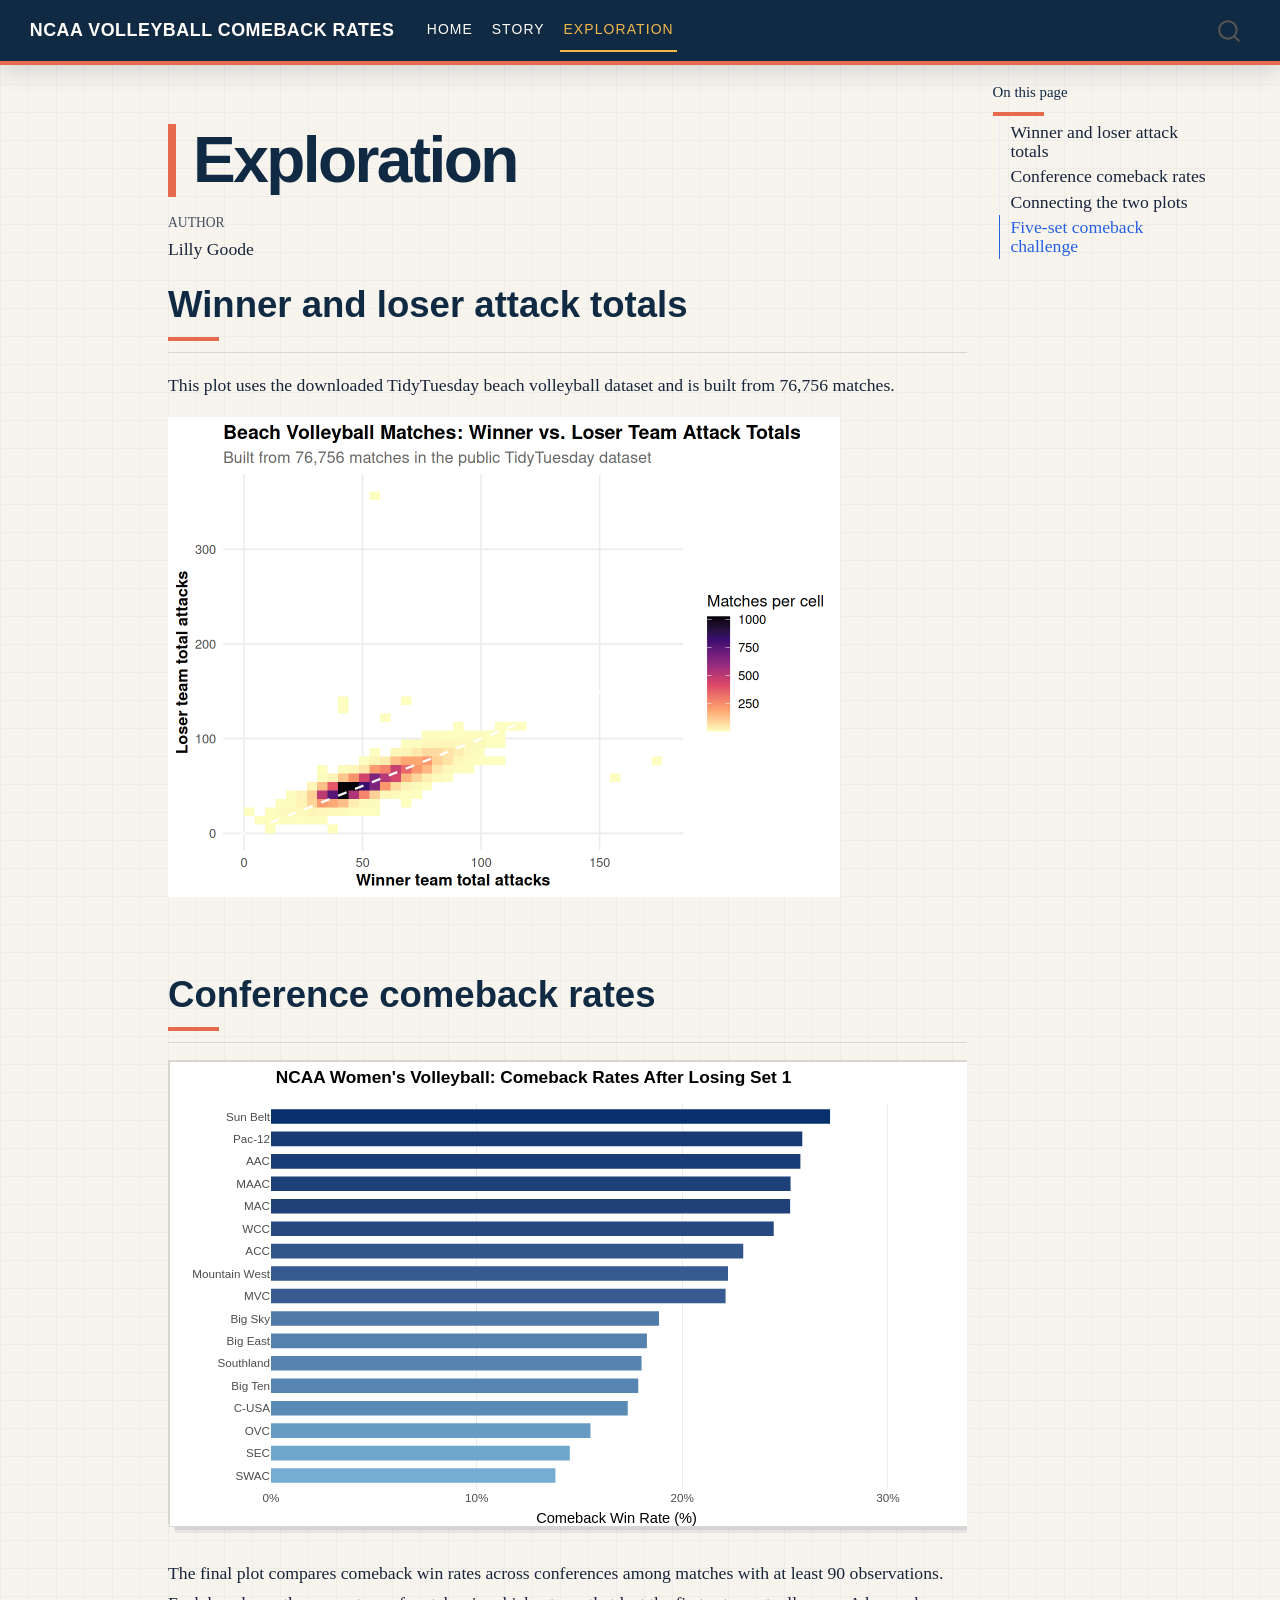
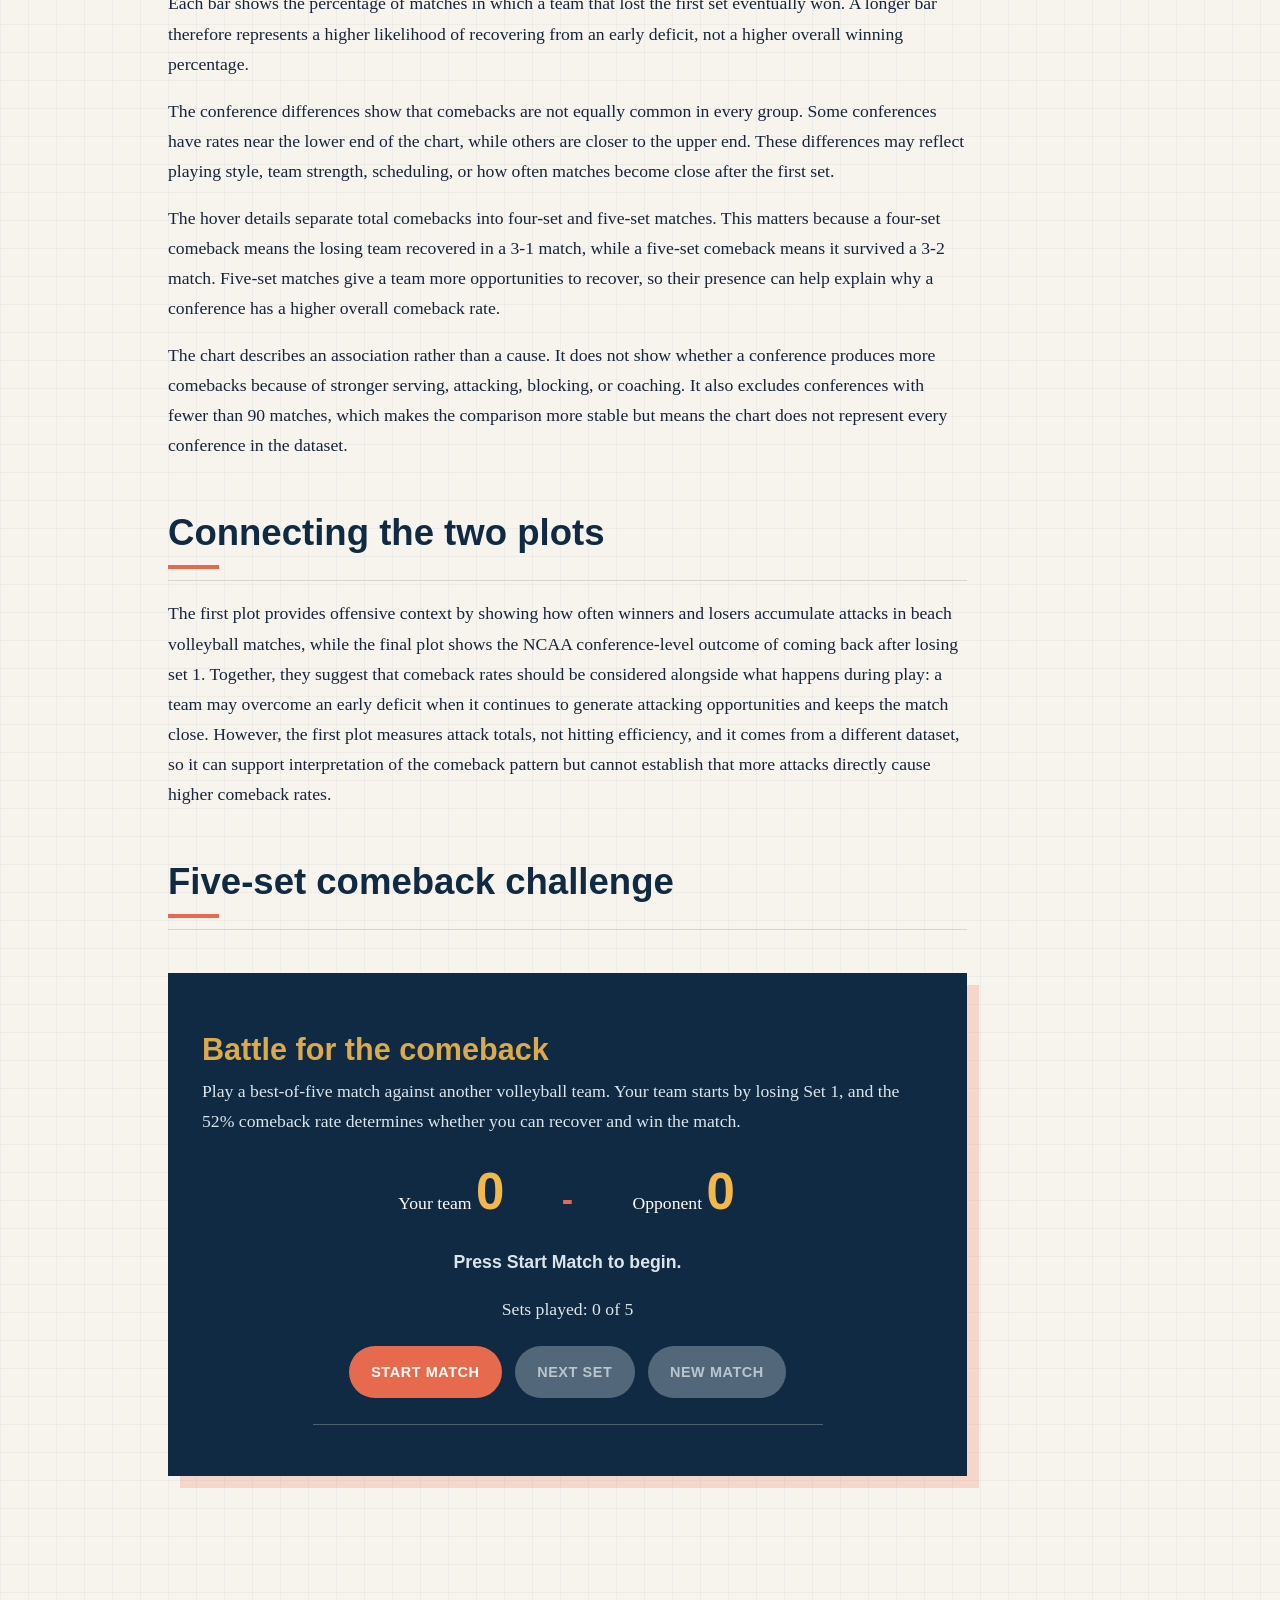
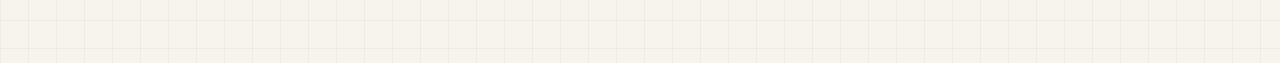
==== exploration.html @ 4426396a "Built site for gh-pages" ====
<!DOCTYPE html>
<html xmlns="http://www.w3.org/1999/xhtml" lang="en" xml:lang="en"><head>

<meta charset="utf-8">
<meta name="generator" content="quarto-1.10.18">

<meta name="viewport" content="width=device-width, initial-scale=1.0, user-scalable=yes">

<meta name="author" content="Lilly Goode">

<title>Exploration – NCAA Volleyball Comeback Rates</title>
<style>
/* Default styles provided by pandoc.
** See https://pandoc.org/MANUAL.html#variables-for-html for config info.
*/
span.smallcaps{font-variant: small-caps;}
div.columns{display: flex; gap: 1.5em;}
div.column{flex: auto;}
@media screen {
div.columns{gap: min(4vw, 1.5em);}
div.column{overflow-x: auto;}
}
div.hanging-indent{margin-left: 1.5em; text-indent: -1.5em;}
ul.task-list{list-style: none;}
ul.task-list li input[type="checkbox"] {
  width: 0.8em;
  margin: 0 0.8em 0.2em -1em; /* quarto-specific, see https://github.com/quarto-dev/quarto-cli/issues/4556 */ 
  vertical-align: middle;
}
</style>


<script src="site_libs/quarto-nav/quarto-nav.js"></script>
<script src="site_libs/quarto-nav/headroom.min.js"></script>
<script src="site_libs/clipboard/clipboard.min.js"></script>
<script src="site_libs/quarto-search/autocomplete.umd.js"></script>
<script src="site_libs/quarto-search/fuse.min.js"></script>
<script src="site_libs/quarto-search/quarto-search.js"></script>
<meta name="quarto:offset" content="./">
<script src="site_libs/quarto-html/quarto.js" type="module"></script>
<script src="site_libs/quarto-html/tabsets/tabsets.js" type="module"></script>
<script src="site_libs/quarto-html/popper.min.js"></script>
<script src="site_libs/quarto-html/tippy.umd.min.js"></script>
<script src="site_libs/quarto-html/anchor.min.js"></script>
<link href="site_libs/quarto-html/tippy.css" rel="stylesheet">
<link href="site_libs/quarto-html/quarto-syntax-highlighting-64a204ab8560d761af7679ceaba22944.css" rel="stylesheet" id="quarto-text-highlighting-styles">
<script src="site_libs/bootstrap/bootstrap.min.js"></script>
<link href="site_libs/bootstrap/bootstrap-icons.css" rel="stylesheet">
<link href="site_libs/bootstrap/bootstrap-3eaf8885052e939fbbbe2bfb513fc417.min.css" rel="stylesheet" append-hash="true" id="quarto-bootstrap" data-mode="light">
<script id="quarto-search-options" type="application/json">{
  "location": "navbar",
  "copy-button": false,
  "collapse-after": 3,
  "panel-placement": "end",
  "type": "overlay",
  "limit": 50,
  "keyboard-shortcut": [
    "f",
    "/",
    "s"
  ],
  "show-item-context": false,
  "language": {
    "search-no-results-text": "No results",
    "search-matching-documents-text": "matching documents",
    "search-copy-link-title": "Copy link to search",
    "search-hide-matches-text": "Hide additional matches",
    "search-more-match-text": "more match in this document",
    "search-more-matches-text": "more matches in this document",
    "search-clear-button-title": "Clear",
    "search-text-placeholder": "",
    "search-detached-cancel-button-title": "Cancel",
    "search-submit-button-title": "Submit",
    "search-label": "Search"
  }
}</script>
<link href="site_libs/htmltools-fill-0.5.9/fill.css" rel="stylesheet">
<script src="site_libs/htmlwidgets-1.6.4/htmlwidgets.js"></script>
<script src="site_libs/plotly-binding-4.12.1/plotly.js"></script>
<script src="site_libs/typedarray-0.1/typedarray.min.js"></script>
<script src="site_libs/jquery-3.5.1/jquery.min.js"></script>
<link href="site_libs/crosstalk-1.2.2/css/crosstalk.min.css" rel="stylesheet">
<script src="site_libs/crosstalk-1.2.2/js/crosstalk.min.js"></script>
<link href="site_libs/plotly-htmlwidgets-css-2.25.2/plotly-htmlwidgets.css" rel="stylesheet">
<script src="site_libs/plotly-main-2.25.2/plotly-latest.min.js"></script>


<link rel="stylesheet" href="styles.css">
</head>

<body class="nav-fixed quarto-light">

<div id="quarto-search-results"></div>
  <header id="quarto-header" class="headroom fixed-top">
    <nav class="navbar navbar-expand-lg " data-bs-theme="dark">
      <div class="navbar-container container-fluid">
      <div class="navbar-brand-container mx-auto">
    <a class="navbar-brand" href="./index.html">
    <span class="navbar-title">NCAA Volleyball Comeback Rates</span>
    </a>
  </div>
            <div id="quarto-search" class="" title="Search"></div>
          <button class="navbar-toggler" type="button" data-bs-toggle="collapse" data-bs-target="#navbarCollapse" aria-controls="navbarCollapse" role="menu" aria-expanded="false" aria-label="Toggle navigation" onclick="if (window.quartoToggleHeadroom) { window.quartoToggleHeadroom(); }">
  <span class="navbar-toggler-icon"></span>
</button>
          <div class="collapse navbar-collapse" id="navbarCollapse">
            <ul class="navbar-nav navbar-nav-scroll me-auto">
  <li class="nav-item">
    <a class="nav-link" href="./index.html"> 
<span class="menu-text">Home</span></a>
  </li>  
  <li class="nav-item">
    <a class="nav-link" href="./story.html"> 
<span class="menu-text">Story</span></a>
  </li>  
  <li class="nav-item">
    <a class="nav-link active" href="./exploration.html" aria-current="page"> 
<span class="menu-text">Exploration</span></a>
  </li>  
</ul>
          </div> <!-- /navcollapse -->
            <div class="quarto-navbar-tools">
</div>
      </div> <!-- /container-fluid -->
    </nav>
</header>
<!-- content -->
<div id="quarto-content" class="quarto-container page-columns page-rows-contents page-layout-article page-navbar">
<!-- sidebar -->
<!-- margin-sidebar -->
    <div id="quarto-margin-sidebar" class="sidebar margin-sidebar">
        <nav id="TOC" role="doc-toc" class="toc-active">
    <h2 id="toc-title">On this page</h2>
   
  <ul>
  <li><a href="#winner-and-loser-attack-totals" id="toc-winner-and-loser-attack-totals" class="nav-link active" data-scroll-target="#winner-and-loser-attack-totals">Winner and loser attack totals</a></li>
  <li><a href="#conference-comeback-rates" id="toc-conference-comeback-rates" class="nav-link" data-scroll-target="#conference-comeback-rates">Conference comeback rates</a></li>
  <li><a href="#connecting-the-two-plots" id="toc-connecting-the-two-plots" class="nav-link" data-scroll-target="#connecting-the-two-plots">Connecting the two plots</a></li>
  <li><a href="#five-set-comeback-challenge" id="toc-five-set-comeback-challenge" class="nav-link" data-scroll-target="#five-set-comeback-challenge">Five-set comeback challenge</a></li>
  </ul>
</nav>
    </div>
<!-- main -->
<main class="content" id="quarto-document-content">

<header id="title-block-header" class="quarto-title-block default">
<div class="quarto-title">
<h1 class="title">Exploration</h1>
</div>



<div class="quarto-title-meta">

    <div>
    <div class="quarto-title-meta-heading">Author</div>
    <div class="quarto-title-meta-contents">
             <p>Lilly Goode </p>
          </div>
  </div>
    
  
    
  </div>
  


</header>


<section id="winner-and-loser-attack-totals" class="level2">
<h2 class="anchored" data-anchor-id="winner-and-loser-attack-totals">Winner and loser attack totals</h2>
<p>This plot uses the downloaded TidyTuesday beach volleyball dataset and is built from 76,756 matches.</p>
<div class="cell">
<div class="cell-output-display">
<div>
<figure class="figure">
<p><img src="exploration_files/figure-html/unnamed-chunk-2-1.png" class="img-fluid figure-img" width="672"></p>
</figure>
</div>
</div>
</div>
</section>
<section id="conference-comeback-rates" class="level2">
<h2 class="anchored" data-anchor-id="conference-comeback-rates">Conference comeback rates</h2>
<div class="cell">
<div class="cell-output-display">
<div class="plotly html-widget html-fill-item" id="htmlwidget-d92d75f7eed594834c36" style="width:100%;height:464px;"></div>
<script type="application/json" data-for="htmlwidget-d92d75f7eed594834c36">{"x":{"data":[{"orientation":"v","width":13.829787234042554,"base":0.67500000000000004,"x":[6.9148936170212769],"y":[0.64999999999999991],"text":"<b>SWAC Conference<\/b><br>Comeback Win Rate: <b>13.8%<\/b><br>Total Comebacks: 13 of 94 matches<br>4-Set Comebacks (3-1): 9<br>5-Set Comebacks (3-2): 4","type":"bar","textposition":"none","marker":{"autocolorscale":false,"color":"rgba(116,173,209,1)","line":{"width":1.8897637795275593,"color":"transparent"}},"showlegend":false,"xaxis":"x","yaxis":"y","hoverinfo":"text","frame":null},{"orientation":"v","width":14.529914529914532,"base":1.675,"x":[7.2649572649572658],"y":[0.65000000000000013],"text":"<b>SEC Conference<\/b><br>Comeback Win Rate: <b>14.5%<\/b><br>Total Comebacks: 17 of 117 matches<br>4-Set Comebacks (3-1): 7<br>5-Set Comebacks (3-2): 10","type":"bar","textposition":"none","marker":{"autocolorscale":false,"color":"rgba(111,166,203,1)","line":{"width":1.8897637795275593,"color":"transparent"}},"showlegend":false,"xaxis":"x","yaxis":"y","hoverinfo":"text","frame":null},{"orientation":"v","width":15.53398058252427,"base":2.6749999999999998,"x":[7.7669902912621351],"y":[0.65000000000000036],"text":"<b>OVC Conference<\/b><br>Comeback Win Rate: <b>15.5%<\/b><br>Total Comebacks: 16 of 103 matches<br>4-Set Comebacks (3-1): 8<br>5-Set Comebacks (3-2): 8","type":"bar","textposition":"none","marker":{"autocolorscale":false,"color":"rgba(104,156,195,1)","line":{"width":1.8897637795275593,"color":"transparent"}},"showlegend":false,"xaxis":"x","yaxis":"y","hoverinfo":"text","frame":null},{"orientation":"v","width":17.346938775510203,"base":3.6749999999999998,"x":[8.6734693877551017],"y":[0.65000000000000036],"text":"<b>C-USA Conference<\/b><br>Comeback Win Rate: <b>17.3%<\/b><br>Total Comebacks: 17 of 98 matches<br>4-Set Comebacks (3-1): 14<br>5-Set Comebacks (3-2): 3","type":"bar","textposition":"none","marker":{"autocolorscale":false,"color":"rgba(91,138,181,1)","line":{"width":1.8897637795275593,"color":"transparent"}},"showlegend":false,"xaxis":"x","yaxis":"y","hoverinfo":"text","frame":null},{"orientation":"v","width":17.857142857142858,"base":4.6749999999999998,"x":[8.9285714285714288],"y":[0.65000000000000036],"text":"<b>Big Ten Conference<\/b><br>Comeback Win Rate: <b>17.9%<\/b><br>Total Comebacks: 25 of 140 matches<br>4-Set Comebacks (3-1): 14<br>5-Set Comebacks (3-2): 11","type":"bar","textposition":"none","marker":{"autocolorscale":false,"color":"rgba(87,133,177,1)","line":{"width":1.8897637795275593,"color":"transparent"}},"showlegend":false,"xaxis":"x","yaxis":"y","hoverinfo":"text","frame":null},{"orientation":"v","width":18.018018018018019,"base":5.6749999999999998,"x":[9.0090090090090094],"y":[0.65000000000000036],"text":"<b>Southland Conference<\/b><br>Comeback Win Rate: <b>18%<\/b><br>Total Comebacks: 20 of 111 matches<br>4-Set Comebacks (3-1): 14<br>5-Set Comebacks (3-2): 6","type":"bar","textposition":"none","marker":{"autocolorscale":false,"color":"rgba(86,131,176,1)","line":{"width":1.8897637795275593,"color":"transparent"}},"showlegend":false,"xaxis":"x","yaxis":"y","hoverinfo":"text","frame":null},{"orientation":"v","width":18.27956989247312,"base":6.6749999999999998,"x":[9.1397849462365599],"y":[0.65000000000000036],"text":"<b>Big East Conference<\/b><br>Comeback Win Rate: <b>18.3%<\/b><br>Total Comebacks: 17 of 93 matches<br>4-Set Comebacks (3-1): 6<br>5-Set Comebacks (3-2): 11","type":"bar","textposition":"none","marker":{"autocolorscale":false,"color":"rgba(84,129,174,1)","line":{"width":1.8897637795275593,"color":"transparent"}},"showlegend":false,"xaxis":"x","yaxis":"y","hoverinfo":"text","frame":null},{"orientation":"v","width":18.867924528301888,"base":7.6749999999999998,"x":[9.433962264150944],"y":[0.64999999999999947],"text":"<b>Big Sky Conference<\/b><br>Comeback Win Rate: <b>18.9%<\/b><br>Total Comebacks: 20 of 106 matches<br>4-Set Comebacks (3-1): 8<br>5-Set Comebacks (3-2): 12","type":"bar","textposition":"none","marker":{"autocolorscale":false,"color":"rgba(80,123,169,1)","line":{"width":1.8897637795275593,"color":"transparent"}},"showlegend":false,"xaxis":"x","yaxis":"y","hoverinfo":"text","frame":null},{"orientation":"v","width":22.105263157894736,"base":8.6750000000000007,"x":[11.052631578947368],"y":[0.64999999999999858],"text":"<b>MVC Conference<\/b><br>Comeback Win Rate: <b>22.1%<\/b><br>Total Comebacks: 21 of 95 matches<br>4-Set Comebacks (3-1): 9<br>5-Set Comebacks (3-2): 12","type":"bar","textposition":"none","marker":{"autocolorscale":false,"color":"rgba(56,92,145,1)","line":{"width":1.8897637795275593,"color":"transparent"}},"showlegend":false,"xaxis":"x","yaxis":"y","hoverinfo":"text","frame":null},{"orientation":"v","width":22.222222222222221,"base":9.6750000000000007,"x":[11.111111111111111],"y":[0.64999999999999858],"text":"<b>Mountain West Conference<\/b><br>Comeback Win Rate: <b>22.2%<\/b><br>Total Comebacks: 22 of 99 matches<br>4-Set Comebacks (3-1): 8<br>5-Set Comebacks (3-2): 14","type":"bar","textposition":"none","marker":{"autocolorscale":false,"color":"rgba(55,91,144,1)","line":{"width":1.8897637795275593,"color":"transparent"}},"showlegend":false,"xaxis":"x","yaxis":"y","hoverinfo":"text","frame":null},{"orientation":"v","width":22.962962962962962,"base":10.675000000000001,"x":[11.481481481481481],"y":[0.64999999999999858],"text":"<b>ACC Conference<\/b><br>Comeback Win Rate: <b>23%<\/b><br>Total Comebacks: 31 of 135 matches<br>4-Set Comebacks (3-1): 15<br>5-Set Comebacks (3-2): 16","type":"bar","textposition":"none","marker":{"autocolorscale":false,"color":"rgba(50,85,138,1)","line":{"width":1.8897637795275593,"color":"transparent"}},"showlegend":false,"xaxis":"x","yaxis":"y","hoverinfo":"text","frame":null},{"orientation":"v","width":24.444444444444443,"base":11.675000000000001,"x":[12.222222222222221],"y":[0.64999999999999858],"text":"<b>WCC Conference<\/b><br>Comeback Win Rate: <b>24.4%<\/b><br>Total Comebacks: 22 of 90 matches<br>4-Set Comebacks (3-1): 14<br>5-Set Comebacks (3-2): 8","type":"bar","textposition":"none","marker":{"autocolorscale":false,"color":"rgba(38,71,127,1)","line":{"width":1.8897637795275593,"color":"transparent"}},"showlegend":false,"xaxis":"x","yaxis":"y","hoverinfo":"text","frame":null},{"orientation":"v","width":25.242718446601941,"base":12.675000000000001,"x":[12.621359223300971],"y":[0.64999999999999858],"text":"<b>MAC Conference<\/b><br>Comeback Win Rate: <b>25.2%<\/b><br>Total Comebacks: 26 of 103 matches<br>4-Set Comebacks (3-1): 12<br>5-Set Comebacks (3-2): 14","type":"bar","textposition":"none","marker":{"autocolorscale":false,"color":"rgba(31,64,121,1)","line":{"width":1.8897637795275593,"color":"transparent"}},"showlegend":false,"xaxis":"x","yaxis":"y","hoverinfo":"text","frame":null},{"orientation":"v","width":25.263157894736842,"base":13.675000000000001,"x":[12.631578947368421],"y":[0.64999999999999858],"text":"<b>MAAC Conference<\/b><br>Comeback Win Rate: <b>25.3%<\/b><br>Total Comebacks: 24 of 95 matches<br>4-Set Comebacks (3-1): 12<br>5-Set Comebacks (3-2): 12","type":"bar","textposition":"none","marker":{"autocolorscale":false,"color":"rgba(30,64,121,1)","line":{"width":1.8897637795275593,"color":"transparent"}},"showlegend":false,"xaxis":"x","yaxis":"y","hoverinfo":"text","frame":null},{"orientation":"v","width":25.742574257425744,"base":14.675000000000001,"x":[12.871287128712872],"y":[0.64999999999999858],"text":"<b>AAC Conference<\/b><br>Comeback Win Rate: <b>25.7%<\/b><br>Total Comebacks: 26 of 101 matches<br>4-Set Comebacks (3-1): 8<br>5-Set Comebacks (3-2): 18","type":"bar","textposition":"none","marker":{"autocolorscale":false,"color":"rgba(26,60,118,1)","line":{"width":1.8897637795275593,"color":"transparent"}},"showlegend":false,"xaxis":"x","yaxis":"y","hoverinfo":"text","frame":null},{"orientation":"v","width":25.833333333333336,"base":15.675000000000001,"x":[12.916666666666668],"y":[0.64999999999999858],"text":"<b>Pac-12 Conference<\/b><br>Comeback Win Rate: <b>25.8%<\/b><br>Total Comebacks: 31 of 120 matches<br>4-Set Comebacks (3-1): 15<br>5-Set Comebacks (3-2): 16","type":"bar","textposition":"none","marker":{"autocolorscale":false,"color":"rgba(25,59,117,1)","line":{"width":1.8897637795275593,"color":"transparent"}},"showlegend":false,"xaxis":"x","yaxis":"y","hoverinfo":"text","frame":null},{"orientation":"v","width":27.184466019417474,"base":16.675000000000001,"x":[13.592233009708737],"y":[0.64999999999999858],"text":"<b>Sun Belt Conference<\/b><br>Comeback Win Rate: <b>27.2%<\/b><br>Total Comebacks: 28 of 103 matches<br>4-Set Comebacks (3-1): 14<br>5-Set Comebacks (3-2): 14","type":"bar","textposition":"none","marker":{"autocolorscale":false,"color":"rgba(8,48,107,1)","line":{"width":1.8897637795275593,"color":"transparent"}},"showlegend":false,"xaxis":"x","yaxis":"y","hoverinfo":"text","frame":null}],"layout":{"margin":{"t":40.574512245745126,"r":7.3059360730593621,"b":37.260273972602747,"l":86.940639269406418},"paper_bgcolor":"rgba(255,255,255,1)","font":{"color":"rgba(0,0,0,1)","family":"","size":14.611872146118724},"title":{"text":"<b> NCAA Women's Volleyball: Comeback Rates After Losing Set 1 <\/b>","font":{"color":"rgba(0,0,0,1)","family":"","size":17.268576172685762},"x":0,"xref":"paper"},"xaxis":{"domain":[0,1],"automargin":true,"type":"linear","autorange":false,"range":[0,33.600000000000001],"tickmode":"array","ticktext":["0%","10%","20%","30%"],"tickvals":[0,10,20,30],"categoryorder":"array","categoryarray":["0%","10%","20%","30%"],"nticks":null,"ticks":"","tickcolor":null,"ticklen":3.6529680365296811,"tickwidth":0,"showticklabels":true,"tickfont":{"color":"rgba(77,77,77,1)","family":"","size":11.68949771689498},"tickangle":-0,"showline":false,"linecolor":null,"linewidth":0,"showgrid":true,"gridcolor":"rgba(235,235,235,1)","gridwidth":0.66417600664176002,"zeroline":false,"anchor":"y","title":{"text":"Comeback Win Rate (%)","font":{"color":"rgba(0,0,0,1)","family":"","size":14.611872146118724}},"hoverformat":".2f"},"yaxis":{"domain":[0,1],"automargin":true,"type":"linear","autorange":false,"range":[0.40000000000000002,17.600000000000001],"tickmode":"array","ticktext":["SWAC","SEC","OVC","C-USA","Big Ten","Southland","Big East","Big Sky","MVC","Mountain West","ACC","WCC","MAC","MAAC","AAC","Pac-12","Sun Belt"],"tickvals":[1,2,3,4,5,6,7,8,9,10,11,12,13,14,15,16,17],"categoryorder":"array","categoryarray":["SWAC","SEC","OVC","C-USA","Big Ten","Southland","Big East","Big Sky","MVC","Mountain West","ACC","WCC","MAC","MAAC","AAC","Pac-12","Sun Belt"],"nticks":null,"ticks":"","tickcolor":null,"ticklen":3.6529680365296811,"tickwidth":0,"showticklabels":true,"tickfont":{"color":"rgba(77,77,77,1)","family":"","size":11.68949771689498},"tickangle":-0,"showline":false,"linecolor":null,"linewidth":0,"showgrid":false,"gridcolor":null,"gridwidth":0,"zeroline":false,"anchor":"x","title":{"text":"","font":{"color":"rgba(0,0,0,1)","family":"","size":14.611872146118724}},"hoverformat":".2f"},"shapes":[],"showlegend":false,"legend":{"bgcolor":null,"bordercolor":null,"borderwidth":0,"font":{"color":"rgba(0,0,0,1)","family":"","size":11.68949771689498},"title":{"text":"","font":{"color":"rgba(0,0,0,1)","family":"","size":14.611872146118724}}},"hovermode":"closest","barmode":"relative"},"config":{"doubleClick":"reset","modeBarButtonsToAdd":["hoverclosest","hovercompare"],"showSendToCloud":false,"displayModeBar":false},"source":"A","attrs":{"c9a35cab0d6":{"x":{},"y":{},"fill":{},"text":{},"type":"bar"}},"cur_data":"c9a35cab0d6","visdat":{"c9a35cab0d6":["function (y) ","x"]},"highlight":{"on":"plotly_click","persistent":false,"dynamic":false,"selectize":false,"opacityDim":0.20000000000000001,"selected":{"opacity":1},"debounce":0},"shinyEvents":["plotly_hover","plotly_click","plotly_selected","plotly_relayout","plotly_brushed","plotly_brushing","plotly_clickannotation","plotly_doubleclick","plotly_deselect","plotly_afterplot","plotly_sunburstclick"],"base_url":"https://plot.ly"},"evals":[],"jsHooks":[]}</script>
</div>
</div>
<p>The final plot compares comeback win rates across conferences among matches with at least 90 observations. Each bar shows the percentage of matches in which a team that lost the first set eventually won. A longer bar therefore represents a higher likelihood of recovering from an early deficit, not a higher overall winning percentage.</p>
<p>The conference differences show that comebacks are not equally common in every group. Some conferences have rates near the lower end of the chart, while others are closer to the upper end. These differences may reflect playing style, team strength, scheduling, or how often matches become close after the first set.</p>
<p>The hover details separate total comebacks into four-set and five-set matches. This matters because a four-set comeback means the losing team recovered in a 3-1 match, while a five-set comeback means it survived a 3-2 match. Five-set matches give a team more opportunities to recover, so their presence can help explain why a conference has a higher overall comeback rate.</p>
<p>The chart describes an association rather than a cause. It does not show whether a conference produces more comebacks because of stronger serving, attacking, blocking, or coaching. It also excludes conferences with fewer than 90 matches, which makes the comparison more stable but means the chart does not represent every conference in the dataset.</p>
</section>
<section id="connecting-the-two-plots" class="level2">
<h2 class="anchored" data-anchor-id="connecting-the-two-plots">Connecting the two plots</h2>
<p>The first plot provides offensive context by showing how often winners and losers accumulate attacks in beach volleyball matches, while the final plot shows the NCAA conference-level outcome of coming back after losing set 1. Together, they suggest that comeback rates should be considered alongside what happens during play: a team may overcome an early deficit when it continues to generate attacking opportunities and keeps the match close. However, the first plot measures attack totals, not hitting efficiency, and it comes from a different dataset, so it can support interpretation of the comeback pattern but cannot establish that more attacks directly cause higher comeback rates.</p>
</section>
<section id="five-set-comeback-challenge" class="level2">
<h2 class="anchored" data-anchor-id="five-set-comeback-challenge">Five-set comeback challenge</h2>
<section class="match-game" aria-labelledby="match-game-title">
<h3 id="match-game-title" class="anchored">
Battle for the comeback
</h3>
<p class="game-intro">
Play a best-of-five match against another volleyball team. Your team starts by losing Set 1, and the 52% comeback rate determines whether you can recover and win the match.
</p>
<div class="game-scoreboard" aria-live="polite">
<div class="team-score">
<p><span id="player-team-name">Your team</span> <strong id="player-score">0</strong></p>
</div>
<div class="score-divider">
-
</div>
<div class="team-score">
<p><span id="opponent-team-name">Opponent</span> <strong id="opponent-score">0</strong></p>
</div>
</div>
<p id="game-status" class="game-status" role="status">
Press Start Match to begin.
</p>
<p class="set-counter">
Sets played: <span id="sets-played">0</span> of 5
</p>
<div class="game-controls">
<button id="start-match" type="button">
Start Match
</button>
<button id="next-set" type="button" disabled="">
Next Set
</button>
<button id="new-match" type="button" disabled="">
New Match
</button>
</div>
<ol id="match-log" class="match-log" aria-label="Match results">
</ol>
</section>
<script>
(() => {
  const comebackRate = 0.52;
  const opponentNames = ["Coastal Spikers", "Summit Six", "River City Aces", "Lakeside Blocks"];
  const playerTeamName = document.querySelector("#player-team-name");
  const opponentTeamName = document.querySelector("#opponent-team-name");
  const playerScore = document.querySelector("#player-score");
  const opponentScore = document.querySelector("#opponent-score");
  const gameStatus = document.querySelector("#game-status");
  const setsPlayed = document.querySelector("#sets-played");
  const matchLog = document.querySelector("#match-log");
  const startButton = document.querySelector("#start-match");
  const nextSetButton = document.querySelector("#next-set");
  const newMatchButton = document.querySelector("#new-match");
  let match = null;

  function makeSetPlan() {
    const comeback = Math.random() < comebackRate;
    if (comeback) {
      return Math.random() < 0.5 ? [false, true, true, true] : [false, true, false, true, true];
    }

    const lossPlans = [[false, false, false], [false, true, false, false], [false, true, true, false, false]];
    return lossPlans[Math.floor(Math.random() * lossPlans.length)];
  }

  function updateScoreboard() {
    playerScore.textContent = match.playerWins;
    opponentScore.textContent = match.opponentWins;
    setsPlayed.textContent = match.setIndex;
  }

  function addLog(message) {
    const entry = document.createElement("li");
    entry.textContent = message;
    matchLog.appendChild(entry);
  }

  function resetBoard() {
    playerScore.textContent = "0";
    opponentScore.textContent = "0";
    setsPlayed.textContent = "0";
    matchLog.innerHTML = "";
    gameStatus.textContent = "Press Start Match to begin.";
  }

  function startMatch() {
    const opponent = opponentNames[Math.floor(Math.random() * opponentNames.length)];
    match = {
      opponent,
      setPlan: makeSetPlan(),
      setIndex: 0,
      playerWins: 0,
      opponentWins: 0
    };
    playerTeamName.textContent = "Comeback Crew";
    opponentTeamName.textContent = opponent;
    resetBoard();
    nextSetButton.disabled = false;
    newMatchButton.disabled = false;
    startButton.disabled = true;
    gameStatus.textContent = `Match started against ${opponent}. Play Set 1 to begin.`;
  }

  function finishMatch() {
    const won = match.playerWins === 3;
    gameStatus.textContent = won
      ? `You won ${match.playerWins}-${match.opponentWins}! The comeback was successful.`
      : `You lost ${match.playerWins}-${match.opponentWins}. The comeback attempt fell short.`;
    nextSetButton.disabled = true;
    startButton.disabled = true;
  }

  function playNextSet() {
    const playerWonSet = match.setPlan[match.setIndex];
    match.setIndex += 1;
    if (playerWonSet) {
      match.playerWins += 1;
    } else {
      match.opponentWins += 1;
    }
    updateScoreboard();
    addLog(`Set ${match.setIndex}: ${playerWonSet ? "Comeback Crew wins" : `${match.opponent} wins`}.`);

    if (match.setIndex === 1 && !playerWonSet) {
      gameStatus.textContent = "You trail 0-1. Your 52% comeback chance is now in play.";
    } else if (match.playerWins === 3 || match.opponentWins === 3 || match.setIndex === 5) {
      finishMatch();
    } else {
      gameStatus.textContent = `You are down ${match.opponentWins}-${match.playerWins}. Play Set ${match.setIndex + 1}.`;
    }
  }

  function newMatch() {
    match = null;
    playerTeamName.textContent = "Your team";
    opponentTeamName.textContent = "Opponent";
    resetBoard();
    startButton.disabled = false;
    nextSetButton.disabled = true;
    newMatchButton.disabled = true;
  }

  startButton.addEventListener("click", startMatch);
  nextSetButton.addEventListener("click", playNextSet);
  newMatchButton.addEventListener("click", newMatch);
})();
</script>


</section>

</main> <!-- /main -->
<script id="quarto-html-after-body" type="application/javascript">
  window.document.addEventListener("DOMContentLoaded", function (event) {
    const icon = "";
    const anchorJS = new window.AnchorJS();
    anchorJS.options = {
      placement: 'right',
      icon: icon
    };
    anchorJS.add('.anchored');
    const isCodeAnnotation = (el) => {
      for (const clz of el.classList) {
        if (clz.startsWith('code-annotation-')) {                     
          return true;
        }
      }
      return false;
    }
    const onCopySuccess = function(e) {
      // button target
      const button = e.trigger;
      // don't keep focus
      button.blur();
      // flash "checked"
      button.classList.add('code-copy-button-checked');
      var currentTitle = button.getAttribute("title");
      button.setAttribute("title", "Copied!");
      let tooltip;
      if (window.bootstrap) {
        button.setAttribute("data-bs-toggle", "tooltip");
        button.setAttribute("data-bs-placement", "left");
        button.setAttribute("data-bs-title", "Copied!");
        tooltip = new bootstrap.Tooltip(button, 
          { trigger: "manual", 
            customClass: "code-copy-button-tooltip",
            offset: [0, -8]});
        tooltip.show();    
      }
      setTimeout(function() {
        if (tooltip) {
          tooltip.hide();
          button.removeAttribute("data-bs-title");
          button.removeAttribute("data-bs-toggle");
          button.removeAttribute("data-bs-placement");
        }
        button.setAttribute("title", currentTitle);
        button.classList.remove('code-copy-button-checked');
      }, 1000);
      // clear code selection
      e.clearSelection();
    }
    const getTextToCopy = function(trigger) {
      const outerScaffold = trigger.parentElement.cloneNode(true);
      const codeEl = outerScaffold.querySelector('code');
      for (const childEl of codeEl.children) {
        if (isCodeAnnotation(childEl)) {
          childEl.remove();
        }
      }
      return codeEl.innerText;
    }
    const clipboard = new window.ClipboardJS('.code-copy-button:not([data-in-quarto-modal])', {
      text: getTextToCopy
    });
    clipboard.on('success', onCopySuccess);
    if (window.document.getElementById('quarto-embedded-source-code-modal')) {
      const clipboardModal = new window.ClipboardJS('.code-copy-button[data-in-quarto-modal]', {
        text: getTextToCopy,
        container: window.document.getElementById('quarto-embedded-source-code-modal')
      });
      clipboardModal.on('success', onCopySuccess);
    }
      var localhostRegex = new RegExp(/^(?:http|https):\/\/localhost\:?[0-9]*\//);
      var mailtoRegex = new RegExp(/^mailto:/);
        var filterRegex = new RegExp("https:\/\/goodelilly2-svg\.github\.io\/comeback-rates\/");
      var isInternal = (href) => {
          return filterRegex.test(href) || localhostRegex.test(href) || mailtoRegex.test(href);
      }
      // Inspect non-navigation links and adorn them if external
     var links = window.document.querySelectorAll('a[href]:not(.nav-link):not(.navbar-brand):not(.toc-action):not(.sidebar-link):not(.sidebar-item-toggle):not(.pagination-link):not(.no-external):not([aria-hidden]):not(.dropdown-item):not(.quarto-navigation-tool):not(.about-link)');
      for (var i=0; i<links.length; i++) {
        const link = links[i];
        if (!isInternal(link.href)) {
          // undo the damage that might have been done by quarto-nav.js in the case of
          // links that we want to consider external
          if (link.dataset.originalHref !== undefined) {
            link.href = link.dataset.originalHref;
          }
        }
      }
    function tippyHover(el, contentFn, onTriggerFn, onUntriggerFn) {
      const config = {
        allowHTML: true,
        maxWidth: 500,
        delay: 100,
        arrow: false,
        appendTo: function(el) {
            return el.parentElement;
        },
        interactive: true,
        interactiveBorder: 10,
        theme: 'quarto',
        placement: 'bottom-start',
      };
      if (contentFn) {
        config.content = contentFn;
      }
      if (onTriggerFn) {
        config.onTrigger = onTriggerFn;
      }
      if (onUntriggerFn) {
        config.onUntrigger = onUntriggerFn;
      }
      window.tippy(el, config); 
    }
    const noterefs = window.document.querySelectorAll('a[role="doc-noteref"]');
    for (var i=0; i<noterefs.length; i++) {
      const ref = noterefs[i];
      tippyHover(ref, function() {
        // use id or data attribute instead here
        let href = ref.getAttribute('data-footnote-href') || ref.getAttribute('href');
        try { href = new URL(href).hash; } catch {}
        const id = href.replace(/^#\/?/, "");
        const note = window.document.getElementById(id);
        if (note) {
          return note.innerHTML;
        } else {
          return "";
        }
      });
    }
    const xrefs = window.document.querySelectorAll('a.quarto-xref');
    const processXRef = (id, note) => {
      // Strip column container classes
      const stripColumnClz = (el) => {
        el.classList.remove("page-full", "page-columns");
        if (el.children) {
          for (const child of el.children) {
            stripColumnClz(child);
          }
        }
      }
      stripColumnClz(note)
      if (id === null || id.startsWith('sec-')) {
        // Special case sections, only their first couple elements
        const container = document.createElement("div");
        if (note.children && note.children.length > 2) {
          container.appendChild(note.children[0].cloneNode(true));
          for (let i = 1; i < note.children.length; i++) {
            const child = note.children[i];
            if (child.tagName === "P" && child.innerText === "") {
              continue;
            } else {
              container.appendChild(child.cloneNode(true));
              break;
            }
          }
          if (window.Quarto?.typesetMath) {
            window.Quarto.typesetMath(container);
          }
          return container.innerHTML
        } else {
          if (window.Quarto?.typesetMath) {
            window.Quarto.typesetMath(note);
          }
          return note.innerHTML;
        }
      } else {
        // Remove any anchor links if they are present
        const anchorLink = note.querySelector('a.anchorjs-link');
        if (anchorLink) {
          anchorLink.remove();
        }
        if (window.Quarto?.typesetMath) {
          window.Quarto.typesetMath(note);
        }
        if (note.classList.contains("callout")) {
          return note.outerHTML;
        } else {
          return note.innerHTML;
        }
      }
    }
    for (var i=0; i<xrefs.length; i++) {
      const xref = xrefs[i];
      tippyHover(xref, undefined, function(instance) {
        instance.disable();
        let url = xref.getAttribute('href');
        let hash = undefined; 
        if (url.startsWith('#')) {
          hash = url;
        } else {
          try { hash = new URL(url).hash; } catch {}
        }
        if (hash) {
          const id = hash.replace(/^#\/?/, "");
          const note = window.document.getElementById(id);
          if (note !== null) {
            try {
              const html = processXRef(id, note.cloneNode(true));
              instance.setContent(html);
            } finally {
              instance.enable();
              instance.show();
            }
          } else {
            // See if we can fetch this
            fetch(url.split('#')[0])
            .then(res => res.text())
            .then(html => {
              const parser = new DOMParser();
              const htmlDoc = parser.parseFromString(html, "text/html");
              const note = htmlDoc.getElementById(id);
              if (note !== null) {
                const html = processXRef(id, note);
                instance.setContent(html);
              } 
            }).finally(() => {
              instance.enable();
              instance.show();
            });
          }
        } else {
          // See if we can fetch a full url (with no hash to target)
          // This is a special case and we should probably do some content thinning / targeting
          fetch(url)
          .then(res => res.text())
          .then(html => {
            const parser = new DOMParser();
            const htmlDoc = parser.parseFromString(html, "text/html");
            const note = htmlDoc.querySelector('main.content');
            if (note !== null) {
              // This should only happen for chapter cross references
              // (since there is no id in the URL)
              // remove the first header
              if (note.children.length > 0 && note.children[0].tagName === "HEADER") {
                note.children[0].remove();
              }
              const html = processXRef(null, note);
              instance.setContent(html);
            } 
          }).finally(() => {
            instance.enable();
            instance.show();
          });
        }
      }, function(instance) {
      });
    }
        let selectedAnnoteEl;
        const selectorForAnnotation = ( cell, annotation) => {
          let cellAttr = 'data-code-cell="' + cell + '"';
          let lineAttr = 'data-code-annotation="' +  annotation + '"';
          const selector = 'span[' + cellAttr + '][' + lineAttr + ']';
          return selector;
        }
        const selectCodeLines = (annoteEl) => {
          const doc = window.document;
          const targetCell = annoteEl.getAttribute("data-target-cell");
          const targetAnnotation = annoteEl.getAttribute("data-target-annotation");
          const annoteSpan = window.document.querySelector(selectorForAnnotation(targetCell, targetAnnotation));
          const lines = annoteSpan.getAttribute("data-code-lines").split(",");
          const lineIds = lines.map((line) => {
            return targetCell + "-" + line;
          })
          let top = null;
          let height = null;
          let parent = null;
          if (lineIds.length > 0) {
              //compute the position of the single el (top and bottom and make a div)
              const el = window.document.getElementById(lineIds[0]);
              top = el.offsetTop;
              height = el.offsetHeight;
              parent = el.parentElement.parentElement;
            if (lineIds.length > 1) {
              const lastEl = window.document.getElementById(lineIds[lineIds.length - 1]);
              const bottom = lastEl.offsetTop + lastEl.offsetHeight;
              height = bottom - top;
            }
            if (top !== null && height !== null && parent !== null) {
              // cook up a div (if necessary) and position it 
              let div = window.document.getElementById("code-annotation-line-highlight");
              if (div === null) {
                div = window.document.createElement("div");
                div.setAttribute("id", "code-annotation-line-highlight");
                div.style.position = 'absolute';
                parent.appendChild(div);
              }
              div.style.top = top - 2 + "px";
              div.style.height = height + 4 + "px";
              div.style.left = 0;
              let gutterDiv = window.document.getElementById("code-annotation-line-highlight-gutter");
              if (gutterDiv === null) {
                gutterDiv = window.document.createElement("div");
                gutterDiv.setAttribute("id", "code-annotation-line-highlight-gutter");
                gutterDiv.style.position = 'absolute';
                const codeCell = window.document.getElementById(targetCell);
                const gutter = codeCell.querySelector('.code-annotation-gutter');
                gutter.appendChild(gutterDiv);
              }
              gutterDiv.style.top = top - 2 + "px";
              gutterDiv.style.height = height + 4 + "px";
            }
            selectedAnnoteEl = annoteEl;
          }
        };
        const unselectCodeLines = () => {
          const elementsIds = ["code-annotation-line-highlight", "code-annotation-line-highlight-gutter"];
          elementsIds.forEach((elId) => {
            const div = window.document.getElementById(elId);
            if (div) {
              div.remove();
            }
          });
          selectedAnnoteEl = undefined;
        };
          // Handle positioning of the toggle
      window.addEventListener(
        "resize",
        throttle(() => {
          elRect = undefined;
          if (selectedAnnoteEl) {
            selectCodeLines(selectedAnnoteEl);
          }
        }, 10)
      );
      function throttle(fn, ms) {
      let throttle = false;
      let timer;
        return (...args) => {
          if(!throttle) { // first call gets through
              fn.apply(this, args);
              throttle = true;
          } else { // all the others get throttled
              if(timer) clearTimeout(timer); // cancel #2
              timer = setTimeout(() => {
                fn.apply(this, args);
                timer = throttle = false;
              }, ms);
          }
        };
      }
        // Attach click handler to the DT
        const annoteDls = window.document.querySelectorAll('dt[data-target-cell]');
        for (const annoteDlNode of annoteDls) {
          annoteDlNode.addEventListener('click', (event) => {
            const clickedEl = event.target;
            if (clickedEl !== selectedAnnoteEl) {
              unselectCodeLines();
              const activeEl = window.document.querySelector('dt[data-target-cell].code-annotation-active');
              if (activeEl) {
                activeEl.classList.remove('code-annotation-active');
              }
              selectCodeLines(clickedEl);
              clickedEl.classList.add('code-annotation-active');
            } else {
              // Unselect the line
              unselectCodeLines();
              clickedEl.classList.remove('code-annotation-active');
            }
          });
        }
    const findCites = (el) => {
      const parentEl = el.parentElement;
      if (parentEl) {
        const cites = parentEl.dataset.cites;
        if (cites) {
          return {
            el,
            cites: cites.split(' ')
          };
        } else {
          return findCites(el.parentElement)
        }
      } else {
        return undefined;
      }
    };
    var bibliorefs = window.document.querySelectorAll('a[role="doc-biblioref"]');
    for (var i=0; i<bibliorefs.length; i++) {
      const ref = bibliorefs[i];
      const citeInfo = findCites(ref);
      if (citeInfo) {
        tippyHover(citeInfo.el, function() {
          var popup = window.document.createElement('div');
          citeInfo.cites.forEach(function(cite) {
            var citeDiv = window.document.createElement('div');
            citeDiv.classList.add('hanging-indent');
            citeDiv.classList.add('csl-entry');
            var biblioDiv = window.document.getElementById('ref-' + cite);
            if (biblioDiv) {
              citeDiv.innerHTML = biblioDiv.innerHTML;
            }
            popup.appendChild(citeDiv);
          });
          return popup.innerHTML;
        });
      }
    }
  });
  </script>
</div> <!-- /content -->




</body></html>
---- site_libs/quarto-html/tippy.css ----
.tippy-box[data-animation=fade][data-state=hidden]{opacity:0}[data-tippy-root]{max-width:calc(100vw - 10px)}.tippy-box{position:relative;background-color:#333;color:#fff;border-radius:4px;font-size:14px;line-height:1.4;white-space:normal;outline:0;transition-property:transform,visibility,opacity}.tippy-box[data-placement^=top]>.tippy-arrow{bottom:0}.tippy-box[data-placement^=top]>.tippy-arrow:before{bottom:-7px;left:0;border-width:8px 8px 0;border-top-color:initial;transform-origin:center top}.tippy-box[data-placement^=bottom]>.tippy-arrow{top:0}.tippy-box[data-placement^=bottom]>.tippy-arrow:before{top:-7px;left:0;border-width:0 8px 8px;border-bottom-color:initial;transform-origin:center bottom}.tippy-box[data-placement^=left]>.tippy-arrow{right:0}.tippy-box[data-placement^=left]>.tippy-arrow:before{border-width:8px 0 8px 8px;border-left-color:initial;right:-7px;transform-origin:center left}.tippy-box[data-placement^=right]>.tippy-arrow{left:0}.tippy-box[data-placement^=right]>.tippy-arrow:before{left:-7px;border-width:8px 8px 8px 0;border-right-color:initial;transform-origin:center right}.tippy-box[data-inertia][data-state=visible]{transition-timing-function:cubic-bezier(.54,1.5,.38,1.11)}.tippy-arrow{width:16px;height:16px;color:#333}.tippy-arrow:before{content:"";position:absolute;border-color:transparent;border-style:solid}.tippy-content{position:relative;padding:5px 9px;z-index:1}
---- site_libs/quarto-html/quarto-syntax-highlighting-64a204ab8560d761af7679ceaba22944.css ----
/* quarto syntax highlight colors */
:root {
  --quarto-hl-ot-color: #003B4F;
  --quarto-hl-at-color: #657422;
  --quarto-hl-ss-color: #20794D;
  --quarto-hl-an-color: #5E5E5E;
  --quarto-hl-fu-color: #4758AB;
  --quarto-hl-st-color: #20794D;
  --quarto-hl-cf-color: #003B4F;
  --quarto-hl-op-color: #5E5E5E;
  --quarto-hl-er-color: #AD0000;
  --quarto-hl-bn-color: #AD0000;
  --quarto-hl-al-color: #AD0000;
  --quarto-hl-va-color: #111111;
  --quarto-hl-bu-color: inherit;
  --quarto-hl-ex-color: inherit;
  --quarto-hl-pp-color: #AD0000;
  --quarto-hl-in-color: #5E5E5E;
  --quarto-hl-vs-color: #20794D;
  --quarto-hl-wa-color: #5E5E5E;
  --quarto-hl-do-color: #5E5E5E;
  --quarto-hl-im-color: #00769E;
  --quarto-hl-ch-color: #20794D;
  --quarto-hl-dt-color: #AD0000;
  --quarto-hl-fl-color: #AD0000;
  --quarto-hl-co-color: #5E5E5E;
  --quarto-hl-cv-color: #5E5E5E;
  --quarto-hl-cn-color: #8f5902;
  --quarto-hl-sc-color: #5E5E5E;
  --quarto-hl-dv-color: #AD0000;
  --quarto-hl-kw-color: #003B4F;
}

/* other quarto variables */
:root {
  --quarto-font-monospace: SFMono-Regular, Menlo, Monaco, Consolas, "Liberation Mono", "Courier New", monospace;
}

/* syntax highlight based on Pandoc's rules */
pre > code.sourceCode > span {
  color: #003B4F;
}

code.sourceCode > span {
  color: #003B4F;
}

div.sourceCode,
div.sourceCode pre.sourceCode {
  color: #003B4F;
}

/* Normal */
code span {
  color: #003B4F;
}

/* Alert */
code span.al {
  color: #AD0000;
  font-style: inherit;
}

/* Annotation */
code span.an {
  color: #5E5E5E;
  font-style: inherit;
}

/* Attribute */
code span.at {
  color: #657422;
  font-style: inherit;
}

/* BaseN */
code span.bn {
  color: #AD0000;
  font-style: inherit;
}

/* BuiltIn */
code span.bu {
  font-style: inherit;
}

/* ControlFlow */
code span.cf {
  color: #003B4F;
  font-weight: bold;
  font-style: inherit;
}

/* Char */
code span.ch {
  color: #20794D;
  font-style: inherit;
}

/* Constant */
code span.cn {
  color: #8f5902;
  font-style: inherit;
}

/* Comment */
code span.co {
  color: #5E5E5E;
  font-style: inherit;
}

/* CommentVar */
code span.cv {
  color: #5E5E5E;
  font-style: italic;
}

/* Documentation */
code span.do {
  color: #5E5E5E;
  font-style: italic;
}

/* DataType */
code span.dt {
  color: #AD0000;
  font-style: inherit;
}

/* DecVal */
code span.dv {
  color: #AD0000;
  font-style: inherit;
}

/* Error */
code span.er {
  color: #AD0000;
  font-style: inherit;
}

/* Extension */
code span.ex {
  font-style: inherit;
}

/* Float */
code span.fl {
  color: #AD0000;
  font-style: inherit;
}

/* Function */
code span.fu {
  color: #4758AB;
  font-style: inherit;
}

/* Import */
code span.im {
  color: #00769E;
  font-style: inherit;
}

/* Information */
code span.in {
  color: #5E5E5E;
  font-style: inherit;
}

/* Keyword */
code span.kw {
  color: #003B4F;
  font-weight: bold;
  font-style: inherit;
}

/* Operator */
code span.op {
  color: #5E5E5E;
  font-style: inherit;
}

/* Other */
code span.ot {
  color: #003B4F;
  font-style: inherit;
}

/* Preprocessor */
code span.pp {
  color: #AD0000;
  font-style: inherit;
}

/* SpecialChar */
code span.sc {
  color: #5E5E5E;
  font-style: inherit;
}

/* SpecialString */
code span.ss {
  color: #20794D;
  font-style: inherit;
}

/* String */
code span.st {
  color: #20794D;
  font-style: inherit;
}

/* Variable */
code span.va {
  color: #111111;
  font-style: inherit;
}

/* VerbatimString */
code span.vs {
  color: #20794D;
  font-style: inherit;
}

/* Warning */
code span.wa {
  color: #5E5E5E;
  font-style: italic;
}

.prevent-inlining {
  content: "</";
}

/*# sourceMappingURL=9d8d5bb603a83b8298b89080a598c93b.css.map */
---- site_libs/htmltools-fill-0.5.9/fill.css ----
@layer htmltools {
  .html-fill-container {
    display: flex;
    flex-direction: column;
    /* Prevent the container from expanding vertically or horizontally beyond its
    parent's constraints. */
    min-height: 0;
    min-width: 0;
  }
  .html-fill-container > .html-fill-item {
    /* Fill items can grow and shrink freely within
    available vertical space in fillable container */
    flex: 1 1 auto;
    min-height: 0;
    min-width: 0;
  }
  .html-fill-container > :not(.html-fill-item) {
    /* Prevent shrinking or growing of non-fill items */
    flex: 0 0 auto;
  }
}
---- site_libs/crosstalk-1.2.2/css/crosstalk.min.css ----
.container-fluid.crosstalk-bscols{margin-left:-30px;margin-right:-30px;white-space:normal}body>.container-fluid.crosstalk-bscols{margin-left:auto;margin-right:auto}.crosstalk-input-checkboxgroup .crosstalk-options-group .crosstalk-options-column{display:inline-block;padding-right:12px;vertical-align:top}@media only screen and (max-width: 480px){.crosstalk-input-checkboxgroup .crosstalk-options-group .crosstalk-options-column{display:block;padding-right:inherit}}.crosstalk-input{margin-bottom:15px}.crosstalk-input .control-label{margin-bottom:0;vertical-align:middle}.crosstalk-input input[type="checkbox"]{margin:4px 0 0;margin-top:1px;line-height:normal}.crosstalk-input .checkbox{position:relative;display:block;margin-top:10px;margin-bottom:10px}.crosstalk-input .checkbox>label{padding-left:20px;margin-bottom:0;font-weight:400;cursor:pointer}.crosstalk-input .checkbox input[type="checkbox"],.crosstalk-input .checkbox-inline input[type="checkbox"]{position:absolute;margin-top:2px;margin-left:-20px}.crosstalk-input .checkbox+.checkbox{margin-top:-5px}.crosstalk-input .checkbox-inline{position:relative;display:inline-block;padding-left:20px;margin-bottom:0;font-weight:400;vertical-align:middle;cursor:pointer}.crosstalk-input .checkbox-inline+.checkbox-inline{margin-top:0;margin-left:10px}
---- site_libs/plotly-htmlwidgets-css-2.25.2/plotly-htmlwidgets.css ----
/*
just here so that plotly works
correctly with ioslides.
see https://github.com/ropensci/plotly/issues/463
*/

slide:not(.current) .plotly.html-widget{
  display: none;
}
---- styles.css ----
:root {
  --ink: #17243a;
  --muted: #5d6b7b;
  --navy: #102a43;
  --blue: #176b87;
  --coral: #e66a4e;
  --gold: #f2b84b;
  --paper: #f7f4ee;
  --white: #fffdf9;
  --line: #d9d6ce;
}

html {
  scroll-behavior: smooth;
}

body {
  background-color: var(--paper);
  background-image: linear-gradient(90deg, rgba(23, 36, 58, 0.035) 1px, transparent 1px),
    linear-gradient(rgba(23, 36, 58, 0.035) 1px, transparent 1px);
  background-size: 28px 28px;
  color: var(--ink);
  font-family: Georgia, "Times New Roman", serif;
  line-height: 1.7;
}

#quarto-content {
  padding-bottom: 4rem;
}

#quarto-content main {
  max-width: 900px;
  padding-top: 2.5rem;
}

.navbar {
  background: var(--navy) !important;
  border-bottom: 4px solid var(--coral);
  box-shadow: 0 8px 20px rgba(16, 42, 67, 0.14);
}

.navbar-brand,
.navbar .nav-link,
.navbar .navbar-toggler {
  color: #fffdf9 !important;
}

.navbar-brand {
  font-family: "Trebuchet MS", sans-serif;
  font-size: 1.05rem;
  font-weight: 700;
  letter-spacing: 0.03em;
  text-transform: uppercase;
}

.navbar .nav-link {
  border-bottom: 2px solid transparent;
  font-family: "Trebuchet MS", sans-serif;
  font-size: 0.82rem;
  letter-spacing: 0.08em;
  margin-left: 0.7rem;
  padding-left: 0.2rem !important;
  padding-right: 0.2rem !important;
  text-transform: uppercase;
}

.navbar .nav-link:hover,
.navbar .nav-link.active {
  border-bottom-color: var(--gold);
  color: var(--gold) !important;
}

h1,
h2,
h3 {
  color: var(--navy);
  font-family: "Trebuchet MS", Arial, sans-serif;
  line-height: 1.15;
}

h1.title {
  border-left: 8px solid var(--coral);
  font-size: clamp(2.2rem, 5vw, 4rem);
  letter-spacing: -0.04em;
  margin-bottom: 2.5rem;
  max-width: 850px;
  padding-left: 1rem;
}

h2 {
  border-bottom: 1px solid var(--line);
  font-size: clamp(1.45rem, 3vw, 2.15rem);
  margin-top: 3rem;
  padding-bottom: 0.65rem;
}

h2::after {
  background: var(--coral);
  content: "";
  display: block;
  height: 4px;
  margin-top: 0.65rem;
  width: 3rem;
}

h3 {
  font-size: 1.35rem;
}

p,
li {
  font-size: 1.04rem;
}

a {
  color: var(--blue);
}

.summary-box {
  background: var(--navy);
  border-left: 8px solid var(--gold);
  border-radius: 0;
  box-shadow: 12px 12px 0 rgba(230, 106, 78, 0.15);
  color: #fffdf9;
  font-size: 1.2rem;
  margin: 2rem 0;
  padding: 1.5rem 1.75rem;
}

.card-grid {
  display: grid;
  gap: 0.9rem;
  grid-template-columns: repeat(auto-fit, minmax(180px, 1fr));
  margin: 2rem 0 2.5rem;
}

.card {
  background: var(--white);
  border: 1px solid var(--line);
  border-top: 5px solid var(--blue);
  border-radius: 0;
  box-shadow: 4px 4px 0 rgba(16, 42, 67, 0.08);
  padding: 1.25rem 1rem;
  text-align: center;
}

.card strong {
  color: var(--coral);
  display: block;
  font-family: "Trebuchet MS", Arial, sans-serif;
  font-size: 2rem;
  line-height: 1;
  margin-bottom: 0.55rem;
}

table {
  background: var(--white);
  border: 1px solid var(--line);
  box-shadow: 4px 4px 0 rgba(16, 42, 67, 0.08);
  margin: 1.5rem 0 2rem;
}

table thead th {
  background: var(--navy);
  color: var(--white);
  font-family: "Trebuchet MS", Arial, sans-serif;
}

table tbody tr:nth-child(even) {
  background: #f0eee7;
}

li::marker {
  color: var(--coral);
  font-weight: 700;
}

.match-game {
  background: var(--navy);
  border: 0;
  border-radius: 0;
  box-shadow: 12px 12px 0 rgba(230, 106, 78, 0.22);
  color: var(--white);
  margin: 2.5rem 0;
  padding: 2rem;
}

.match-game h3 {
  color: var(--gold);
  font-size: 1.8rem;
}

.game-intro {
  color: #dbe6ec;
  max-width: 48rem;
}

.game-scoreboard {
  align-items: center;
  display: flex;
  gap: 1.5rem;
  justify-content: center;
  margin: 1.75rem 0 0.75rem;
}

.team-score {
  display: grid;
  gap: 0.25rem;
  min-width: 10rem;
  text-align: center;
}

.team-score strong {
  color: var(--gold);
  font-family: "Trebuchet MS", Arial, sans-serif;
  font-size: 3rem;
  line-height: 1;
}

.score-divider {
  color: var(--coral);
  font-family: "Trebuchet MS", Arial, sans-serif;
  font-size: 2rem;
  font-weight: 700;
}

.game-status,
.set-counter {
  color: #dbe6ec;
  text-align: center;
}

.game-status {
  font-family: "Trebuchet MS", Arial, sans-serif;
  font-weight: 700;
  min-height: 1.6rem;
}

.game-controls {
  display: flex;
  flex-wrap: wrap;
  gap: 0.75rem;
  justify-content: center;
  margin: 1.25rem 0;
}

.game-controls button {
  background: var(--coral);
  border: 2px solid transparent;
  border-radius: 999px;
  color: #fffdf9;
  cursor: pointer;
  font-family: "Trebuchet MS", Arial, sans-serif;
  font-size: 0.85rem;
  font-weight: 700;
  letter-spacing: 0.04em;
  padding: 0.7rem 1.2rem;
  text-transform: uppercase;
}

.game-controls button:hover:not(:disabled),
.game-controls button:focus-visible {
  background: var(--gold);
  color: var(--navy);
}

.game-controls button:disabled {
  background: #53677a;
  color: #b9c6cf;
  cursor: not-allowed;
}

.match-log {
  border-top: 1px solid rgba(255, 253, 249, 0.25);
  list-style-position: inside;
  margin: 1.5rem auto 0;
  max-width: 30rem;
  padding-top: 1rem;
}

.match-log li {
  color: #dbe6ec;
}

.plotly {
  background: var(--white);
  border: 1px solid var(--line);
  box-shadow: 6px 6px 0 rgba(16, 42, 67, 0.08);
  margin-bottom: 2rem;
}

@media (max-width: 700px) {
  #quarto-content main {
    padding-top: 1.5rem;
  }

  h1.title {
    font-size: 2.25rem;
  }

  .navbar .nav-link {
    margin-left: 0;
  }

  .match-game {
    padding: 1.25rem;
  }

  .team-score {
    min-width: 7rem;
  }
}

@media (max-width: 420px) {
  .game-scoreboard {
    gap: 0.65rem;
  }

  .team-score {
    min-width: 5.8rem;
  }
}
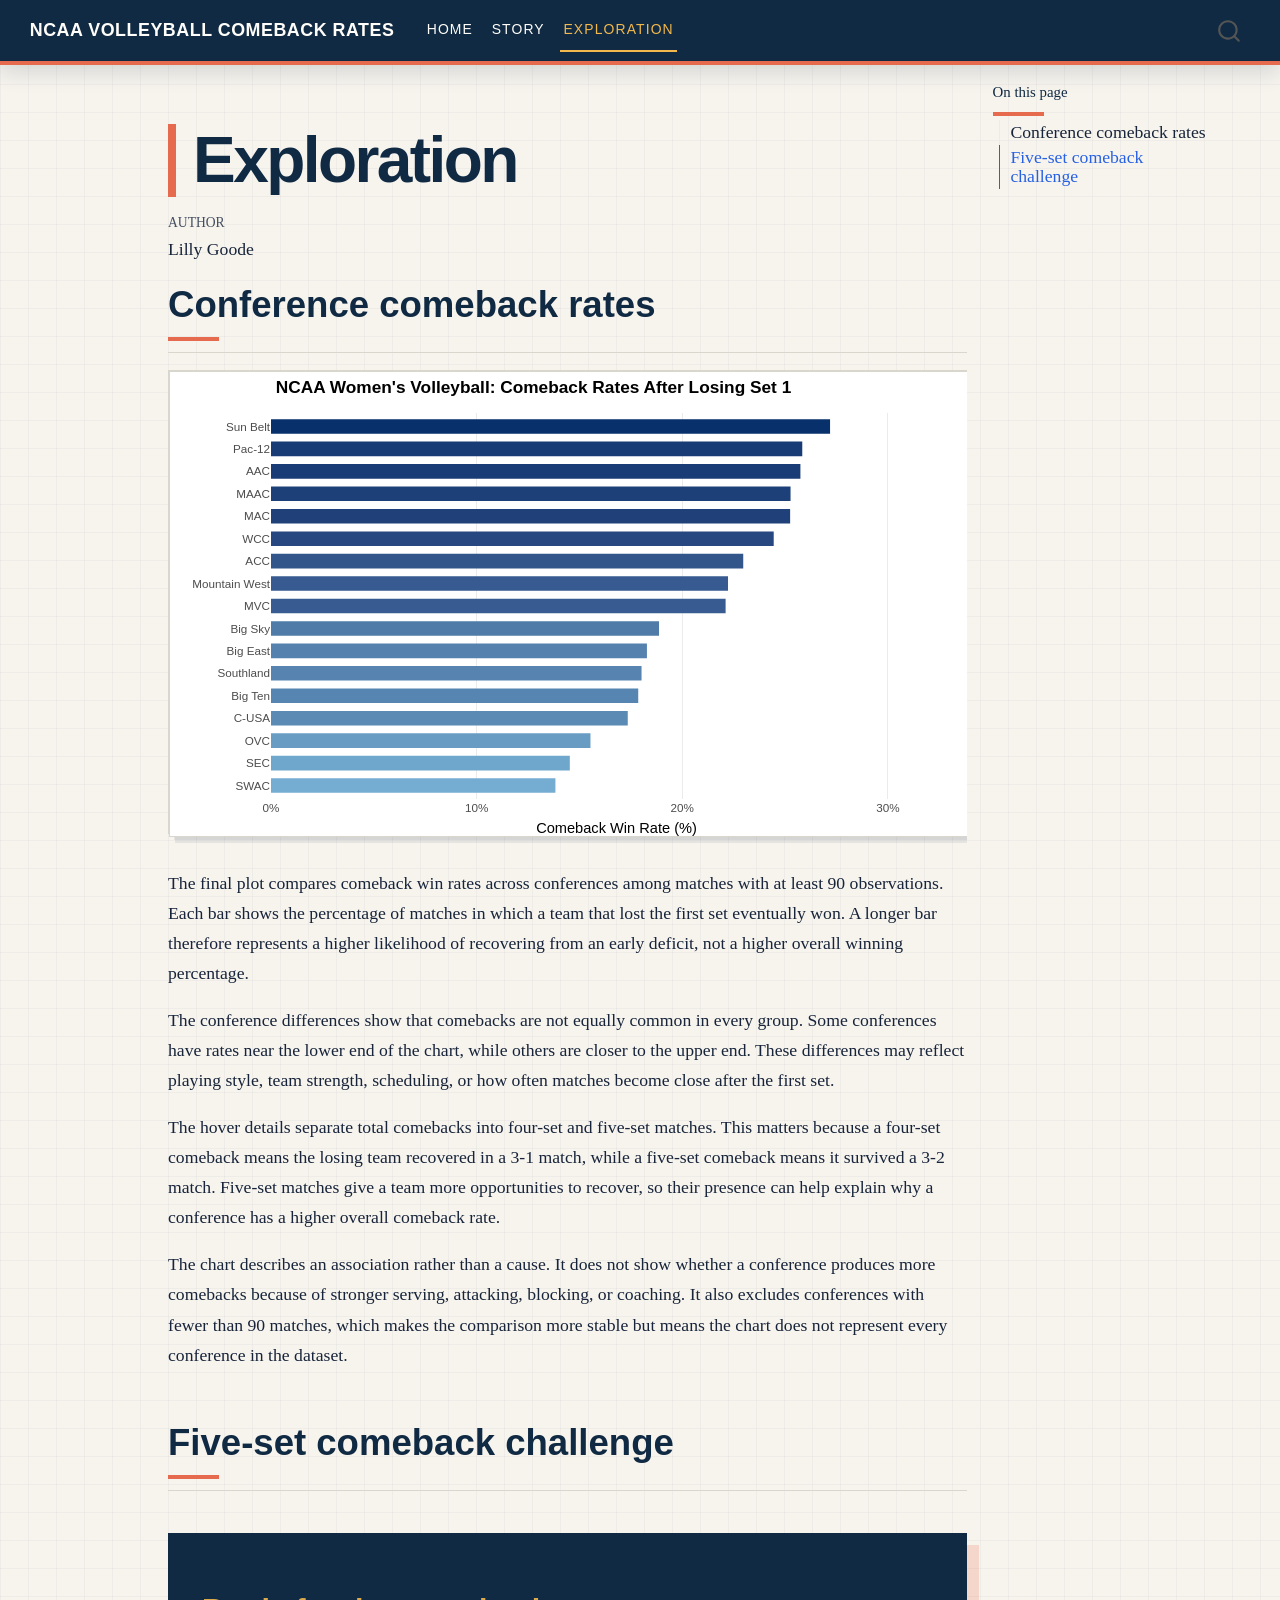
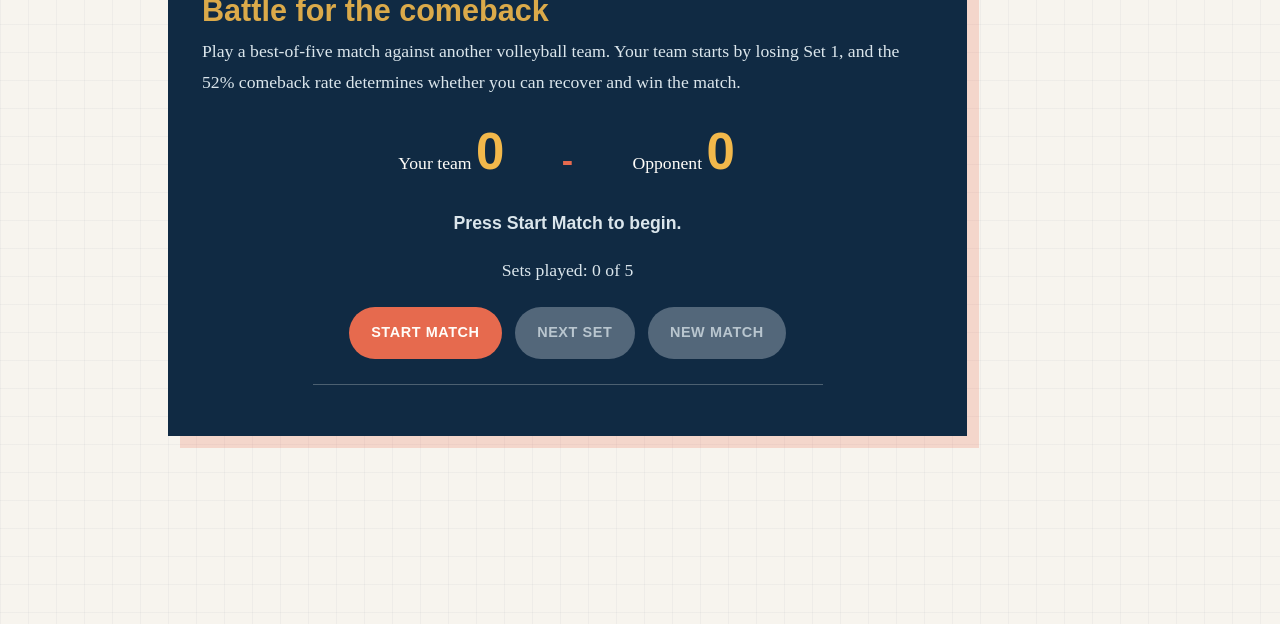
==== commit c8cc1a08: "Built site for gh-pages" ====
--- a/exploration.html
+++ b/exploration.html
@@ -133,9 +133,7 @@
     <h2 id="toc-title">On this page</h2>
    
   <ul>
-  <li><a href="#winner-and-loser-attack-totals" id="toc-winner-and-loser-attack-totals" class="nav-link active" data-scroll-target="#winner-and-loser-attack-totals">Winner and loser attack totals</a></li>
-  <li><a href="#conference-comeback-rates" id="toc-conference-comeback-rates" class="nav-link" data-scroll-target="#conference-comeback-rates">Conference comeback rates</a></li>
-  <li><a href="#connecting-the-two-plots" id="toc-connecting-the-two-plots" class="nav-link" data-scroll-target="#connecting-the-two-plots">Connecting the two plots</a></li>
+  <li><a href="#conference-comeback-rates" id="toc-conference-comeback-rates" class="nav-link active" data-scroll-target="#conference-comeback-rates">Conference comeback rates</a></li>
   <li><a href="#five-set-comeback-challenge" id="toc-five-set-comeback-challenge" class="nav-link" data-scroll-target="#five-set-comeback-challenge">Five-set comeback challenge</a></li>
   </ul>
 </nav>
@@ -168,35 +166,18 @@
 </header>
 
 
-<section id="winner-and-loser-attack-totals" class="level2">
-<h2 class="anchored" data-anchor-id="winner-and-loser-attack-totals">Winner and loser attack totals</h2>
-<p>This plot uses the downloaded TidyTuesday beach volleyball dataset and is built from 76,756 matches.</p>
-<div class="cell">
-<div class="cell-output-display">
-<div>
-<figure class="figure">
-<p><img src="exploration_files/figure-html/unnamed-chunk-2-1.png" class="img-fluid figure-img" width="672"></p>
-</figure>
-</div>
-</div>
-</div>
-</section>
 <section id="conference-comeback-rates" class="level2">
 <h2 class="anchored" data-anchor-id="conference-comeback-rates">Conference comeback rates</h2>
 <div class="cell">
 <div class="cell-output-display">
-<div class="plotly html-widget html-fill-item" id="htmlwidget-d92d75f7eed594834c36" style="width:100%;height:464px;"></div>
-<script type="application/json" data-for="htmlwidget-d92d75f7eed594834c36">{"x":{"data":[{"orientation":"v","width":13.829787234042554,"base":0.67500000000000004,"x":[6.9148936170212769],"y":[0.64999999999999991],"text":"<b>SWAC Conference<\/b><br>Comeback Win Rate: <b>13.8%<\/b><br>Total Comebacks: 13 of 94 matches<br>4-Set Comebacks (3-1): 9<br>5-Set Comebacks (3-2): 4","type":"bar","textposition":"none","marker":{"autocolorscale":false,"color":"rgba(116,173,209,1)","line":{"width":1.8897637795275593,"color":"transparent"}},"showlegend":false,"xaxis":"x","yaxis":"y","hoverinfo":"text","frame":null},{"orientation":"v","width":14.529914529914532,"base":1.675,"x":[7.2649572649572658],"y":[0.65000000000000013],"text":"<b>SEC Conference<\/b><br>Comeback Win Rate: <b>14.5%<\/b><br>Total Comebacks: 17 of 117 matches<br>4-Set Comebacks (3-1): 7<br>5-Set Comebacks (3-2): 10","type":"bar","textposition":"none","marker":{"autocolorscale":false,"color":"rgba(111,166,203,1)","line":{"width":1.8897637795275593,"color":"transparent"}},"showlegend":false,"xaxis":"x","yaxis":"y","hoverinfo":"text","frame":null},{"orientation":"v","width":15.53398058252427,"base":2.6749999999999998,"x":[7.7669902912621351],"y":[0.65000000000000036],"text":"<b>OVC Conference<\/b><br>Comeback Win Rate: <b>15.5%<\/b><br>Total Comebacks: 16 of 103 matches<br>4-Set Comebacks (3-1): 8<br>5-Set Comebacks (3-2): 8","type":"bar","textposition":"none","marker":{"autocolorscale":false,"color":"rgba(104,156,195,1)","line":{"width":1.8897637795275593,"color":"transparent"}},"showlegend":false,"xaxis":"x","yaxis":"y","hoverinfo":"text","frame":null},{"orientation":"v","width":17.346938775510203,"base":3.6749999999999998,"x":[8.6734693877551017],"y":[0.65000000000000036],"text":"<b>C-USA Conference<\/b><br>Comeback Win Rate: <b>17.3%<\/b><br>Total Comebacks: 17 of 98 matches<br>4-Set Comebacks (3-1): 14<br>5-Set Comebacks (3-2): 3","type":"bar","textposition":"none","marker":{"autocolorscale":false,"color":"rgba(91,138,181,1)","line":{"width":1.8897637795275593,"color":"transparent"}},"showlegend":false,"xaxis":"x","yaxis":"y","hoverinfo":"text","frame":null},{"orientation":"v","width":17.857142857142858,"base":4.6749999999999998,"x":[8.9285714285714288],"y":[0.65000000000000036],"text":"<b>Big Ten Conference<\/b><br>Comeback Win Rate: <b>17.9%<\/b><br>Total Comebacks: 25 of 140 matches<br>4-Set Comebacks (3-1): 14<br>5-Set Comebacks (3-2): 11","type":"bar","textposition":"none","marker":{"autocolorscale":false,"color":"rgba(87,133,177,1)","line":{"width":1.8897637795275593,"color":"transparent"}},"showlegend":false,"xaxis":"x","yaxis":"y","hoverinfo":"text","frame":null},{"orientation":"v","width":18.018018018018019,"base":5.6749999999999998,"x":[9.0090090090090094],"y":[0.65000000000000036],"text":"<b>Southland Conference<\/b><br>Comeback Win Rate: <b>18%<\/b><br>Total Comebacks: 20 of 111 matches<br>4-Set Comebacks (3-1): 14<br>5-Set Comebacks (3-2): 6","type":"bar","textposition":"none","marker":{"autocolorscale":false,"color":"rgba(86,131,176,1)","line":{"width":1.8897637795275593,"color":"transparent"}},"showlegend":false,"xaxis":"x","yaxis":"y","hoverinfo":"text","frame":null},{"orientation":"v","width":18.27956989247312,"base":6.6749999999999998,"x":[9.1397849462365599],"y":[0.65000000000000036],"text":"<b>Big East Conference<\/b><br>Comeback Win Rate: <b>18.3%<\/b><br>Total Comebacks: 17 of 93 matches<br>4-Set Comebacks (3-1): 6<br>5-Set Comebacks (3-2): 11","type":"bar","textposition":"none","marker":{"autocolorscale":false,"color":"rgba(84,129,174,1)","line":{"width":1.8897637795275593,"color":"transparent"}},"showlegend":false,"xaxis":"x","yaxis":"y","hoverinfo":"text","frame":null},{"orientation":"v","width":18.867924528301888,"base":7.6749999999999998,"x":[9.433962264150944],"y":[0.64999999999999947],"text":"<b>Big Sky Conference<\/b><br>Comeback Win Rate: <b>18.9%<\/b><br>Total Comebacks: 20 of 106 matches<br>4-Set Comebacks (3-1): 8<br>5-Set Comebacks (3-2): 12","type":"bar","textposition":"none","marker":{"autocolorscale":false,"color":"rgba(80,123,169,1)","line":{"width":1.8897637795275593,"color":"transparent"}},"showlegend":false,"xaxis":"x","yaxis":"y","hoverinfo":"text","frame":null},{"orientation":"v","width":22.105263157894736,"base":8.6750000000000007,"x":[11.052631578947368],"y":[0.64999999999999858],"text":"<b>MVC Conference<\/b><br>Comeback Win Rate: <b>22.1%<\/b><br>Total Comebacks: 21 of 95 matches<br>4-Set Comebacks (3-1): 9<br>5-Set Comebacks (3-2): 12","type":"bar","textposition":"none","marker":{"autocolorscale":false,"color":"rgba(56,92,145,1)","line":{"width":1.8897637795275593,"color":"transparent"}},"showlegend":false,"xaxis":"x","yaxis":"y","hoverinfo":"text","frame":null},{"orientation":"v","width":22.222222222222221,"base":9.6750000000000007,"x":[11.111111111111111],"y":[0.64999999999999858],"text":"<b>Mountain West Conference<\/b><br>Comeback Win Rate: <b>22.2%<\/b><br>Total Comebacks: 22 of 99 matches<br>4-Set Comebacks (3-1): 8<br>5-Set Comebacks (3-2): 14","type":"bar","textposition":"none","marker":{"autocolorscale":false,"color":"rgba(55,91,144,1)","line":{"width":1.8897637795275593,"color":"transparent"}},"showlegend":false,"xaxis":"x","yaxis":"y","hoverinfo":"text","frame":null},{"orientation":"v","width":22.962962962962962,"base":10.675000000000001,"x":[11.481481481481481],"y":[0.64999999999999858],"text":"<b>ACC Conference<\/b><br>Comeback Win Rate: <b>23%<\/b><br>Total Comebacks: 31 of 135 matches<br>4-Set Comebacks (3-1): 15<br>5-Set Comebacks (3-2): 16","type":"bar","textposition":"none","marker":{"autocolorscale":false,"color":"rgba(50,85,138,1)","line":{"width":1.8897637795275593,"color":"transparent"}},"showlegend":false,"xaxis":"x","yaxis":"y","hoverinfo":"text","frame":null},{"orientation":"v","width":24.444444444444443,"base":11.675000000000001,"x":[12.222222222222221],"y":[0.64999999999999858],"text":"<b>WCC Conference<\/b><br>Comeback Win Rate: <b>24.4%<\/b><br>Total Comebacks: 22 of 90 matches<br>4-Set Comebacks (3-1): 14<br>5-Set Comebacks (3-2): 8","type":"bar","textposition":"none","marker":{"autocolorscale":false,"color":"rgba(38,71,127,1)","line":{"width":1.8897637795275593,"color":"transparent"}},"showlegend":false,"xaxis":"x","yaxis":"y","hoverinfo":"text","frame":null},{"orientation":"v","width":25.242718446601941,"base":12.675000000000001,"x":[12.621359223300971],"y":[0.64999999999999858],"text":"<b>MAC Conference<\/b><br>Comeback Win Rate: <b>25.2%<\/b><br>Total Comebacks: 26 of 103 matches<br>4-Set Comebacks (3-1): 12<br>5-Set Comebacks (3-2): 14","type":"bar","textposition":"none","marker":{"autocolorscale":false,"color":"rgba(31,64,121,1)","line":{"width":1.8897637795275593,"color":"transparent"}},"showlegend":false,"xaxis":"x","yaxis":"y","hoverinfo":"text","frame":null},{"orientation":"v","width":25.263157894736842,"base":13.675000000000001,"x":[12.631578947368421],"y":[0.64999999999999858],"text":"<b>MAAC Conference<\/b><br>Comeback Win Rate: <b>25.3%<\/b><br>Total Comebacks: 24 of 95 matches<br>4-Set Comebacks (3-1): 12<br>5-Set Comebacks (3-2): 12","type":"bar","textposition":"none","marker":{"autocolorscale":false,"color":"rgba(30,64,121,1)","line":{"width":1.8897637795275593,"color":"transparent"}},"showlegend":false,"xaxis":"x","yaxis":"y","hoverinfo":"text","frame":null},{"orientation":"v","width":25.742574257425744,"base":14.675000000000001,"x":[12.871287128712872],"y":[0.64999999999999858],"text":"<b>AAC Conference<\/b><br>Comeback Win Rate: <b>25.7%<\/b><br>Total Comebacks: 26 of 101 matches<br>4-Set Comebacks (3-1): 8<br>5-Set Comebacks (3-2): 18","type":"bar","textposition":"none","marker":{"autocolorscale":false,"color":"rgba(26,60,118,1)","line":{"width":1.8897637795275593,"color":"transparent"}},"showlegend":false,"xaxis":"x","yaxis":"y","hoverinfo":"text","frame":null},{"orientation":"v","width":25.833333333333336,"base":15.675000000000001,"x":[12.916666666666668],"y":[0.64999999999999858],"text":"<b>Pac-12 Conference<\/b><br>Comeback Win Rate: <b>25.8%<\/b><br>Total Comebacks: 31 of 120 matches<br>4-Set Comebacks (3-1): 15<br>5-Set Comebacks (3-2): 16","type":"bar","textposition":"none","marker":{"autocolorscale":false,"color":"rgba(25,59,117,1)","line":{"width":1.8897637795275593,"color":"transparent"}},"showlegend":false,"xaxis":"x","yaxis":"y","hoverinfo":"text","frame":null},{"orientation":"v","width":27.184466019417474,"base":16.675000000000001,"x":[13.592233009708737],"y":[0.64999999999999858],"text":"<b>Sun Belt Conference<\/b><br>Comeback Win Rate: <b>27.2%<\/b><br>Total Comebacks: 28 of 103 matches<br>4-Set Comebacks (3-1): 14<br>5-Set Comebacks (3-2): 14","type":"bar","textposition":"none","marker":{"autocolorscale":false,"color":"rgba(8,48,107,1)","line":{"width":1.8897637795275593,"color":"transparent"}},"showlegend":false,"xaxis":"x","yaxis":"y","hoverinfo":"text","frame":null}],"layout":{"margin":{"t":40.574512245745126,"r":7.3059360730593621,"b":37.260273972602747,"l":86.940639269406418},"paper_bgcolor":"rgba(255,255,255,1)","font":{"color":"rgba(0,0,0,1)","family":"","size":14.611872146118724},"title":{"text":"<b> NCAA Women's Volleyball: Comeback Rates After Losing Set 1 <\/b>","font":{"color":"rgba(0,0,0,1)","family":"","size":17.268576172685762},"x":0,"xref":"paper"},"xaxis":{"domain":[0,1],"automargin":true,"type":"linear","autorange":false,"range":[0,33.600000000000001],"tickmode":"array","ticktext":["0%","10%","20%","30%"],"tickvals":[0,10,20,30],"categoryorder":"array","categoryarray":["0%","10%","20%","30%"],"nticks":null,"ticks":"","tickcolor":null,"ticklen":3.6529680365296811,"tickwidth":0,"showticklabels":true,"tickfont":{"color":"rgba(77,77,77,1)","family":"","size":11.68949771689498},"tickangle":-0,"showline":false,"linecolor":null,"linewidth":0,"showgrid":true,"gridcolor":"rgba(235,235,235,1)","gridwidth":0.66417600664176002,"zeroline":false,"anchor":"y","title":{"text":"Comeback Win Rate (%)","font":{"color":"rgba(0,0,0,1)","family":"","size":14.611872146118724}},"hoverformat":".2f"},"yaxis":{"domain":[0,1],"automargin":true,"type":"linear","autorange":false,"range":[0.40000000000000002,17.600000000000001],"tickmode":"array","ticktext":["SWAC","SEC","OVC","C-USA","Big Ten","Southland","Big East","Big Sky","MVC","Mountain West","ACC","WCC","MAC","MAAC","AAC","Pac-12","Sun Belt"],"tickvals":[1,2,3,4,5,6,7,8,9,10,11,12,13,14,15,16,17],"categoryorder":"array","categoryarray":["SWAC","SEC","OVC","C-USA","Big Ten","Southland","Big East","Big Sky","MVC","Mountain West","ACC","WCC","MAC","MAAC","AAC","Pac-12","Sun Belt"],"nticks":null,"ticks":"","tickcolor":null,"ticklen":3.6529680365296811,"tickwidth":0,"showticklabels":true,"tickfont":{"color":"rgba(77,77,77,1)","family":"","size":11.68949771689498},"tickangle":-0,"showline":false,"linecolor":null,"linewidth":0,"showgrid":false,"gridcolor":null,"gridwidth":0,"zeroline":false,"anchor":"x","title":{"text":"","font":{"color":"rgba(0,0,0,1)","family":"","size":14.611872146118724}},"hoverformat":".2f"},"shapes":[],"showlegend":false,"legend":{"bgcolor":null,"bordercolor":null,"borderwidth":0,"font":{"color":"rgba(0,0,0,1)","family":"","size":11.68949771689498},"title":{"text":"","font":{"color":"rgba(0,0,0,1)","family":"","size":14.611872146118724}}},"hovermode":"closest","barmode":"relative"},"config":{"doubleClick":"reset","modeBarButtonsToAdd":["hoverclosest","hovercompare"],"showSendToCloud":false,"displayModeBar":false},"source":"A","attrs":{"c9a35cab0d6":{"x":{},"y":{},"fill":{},"text":{},"type":"bar"}},"cur_data":"c9a35cab0d6","visdat":{"c9a35cab0d6":["function (y) ","x"]},"highlight":{"on":"plotly_click","persistent":false,"dynamic":false,"selectize":false,"opacityDim":0.20000000000000001,"selected":{"opacity":1},"debounce":0},"shinyEvents":["plotly_hover","plotly_click","plotly_selected","plotly_relayout","plotly_brushed","plotly_brushing","plotly_clickannotation","plotly_doubleclick","plotly_deselect","plotly_afterplot","plotly_sunburstclick"],"base_url":"https://plot.ly"},"evals":[],"jsHooks":[]}</script>
+<div class="plotly html-widget html-fill-item" id="htmlwidget-657066f17a420951e5d4" style="width:100%;height:464px;"></div>
+<script type="application/json" data-for="htmlwidget-657066f17a420951e5d4">{"x":{"data":[{"orientation":"v","width":13.829787234042554,"base":0.67500000000000004,"x":[6.9148936170212769],"y":[0.64999999999999991],"text":"<b>SWAC Conference<\/b><br>Comeback Win Rate: <b>13.8%<\/b><br>Total Comebacks: 13 of 94 matches<br>4-Set Comebacks (3-1): 9<br>5-Set Comebacks (3-2): 4","type":"bar","textposition":"none","marker":{"autocolorscale":false,"color":"rgba(116,173,209,1)","line":{"width":1.8897637795275593,"color":"transparent"}},"showlegend":false,"xaxis":"x","yaxis":"y","hoverinfo":"text","frame":null},{"orientation":"v","width":14.529914529914532,"base":1.675,"x":[7.2649572649572658],"y":[0.65000000000000013],"text":"<b>SEC Conference<\/b><br>Comeback Win Rate: <b>14.5%<\/b><br>Total Comebacks: 17 of 117 matches<br>4-Set Comebacks (3-1): 7<br>5-Set Comebacks (3-2): 10","type":"bar","textposition":"none","marker":{"autocolorscale":false,"color":"rgba(111,166,203,1)","line":{"width":1.8897637795275593,"color":"transparent"}},"showlegend":false,"xaxis":"x","yaxis":"y","hoverinfo":"text","frame":null},{"orientation":"v","width":15.53398058252427,"base":2.6749999999999998,"x":[7.7669902912621351],"y":[0.65000000000000036],"text":"<b>OVC Conference<\/b><br>Comeback Win Rate: <b>15.5%<\/b><br>Total Comebacks: 16 of 103 matches<br>4-Set Comebacks (3-1): 8<br>5-Set Comebacks (3-2): 8","type":"bar","textposition":"none","marker":{"autocolorscale":false,"color":"rgba(104,156,195,1)","line":{"width":1.8897637795275593,"color":"transparent"}},"showlegend":false,"xaxis":"x","yaxis":"y","hoverinfo":"text","frame":null},{"orientation":"v","width":17.346938775510203,"base":3.6749999999999998,"x":[8.6734693877551017],"y":[0.65000000000000036],"text":"<b>C-USA Conference<\/b><br>Comeback Win Rate: <b>17.3%<\/b><br>Total Comebacks: 17 of 98 matches<br>4-Set Comebacks (3-1): 14<br>5-Set Comebacks (3-2): 3","type":"bar","textposition":"none","marker":{"autocolorscale":false,"color":"rgba(91,138,181,1)","line":{"width":1.8897637795275593,"color":"transparent"}},"showlegend":false,"xaxis":"x","yaxis":"y","hoverinfo":"text","frame":null},{"orientation":"v","width":17.857142857142858,"base":4.6749999999999998,"x":[8.9285714285714288],"y":[0.65000000000000036],"text":"<b>Big Ten Conference<\/b><br>Comeback Win Rate: <b>17.9%<\/b><br>Total Comebacks: 25 of 140 matches<br>4-Set Comebacks (3-1): 14<br>5-Set Comebacks (3-2): 11","type":"bar","textposition":"none","marker":{"autocolorscale":false,"color":"rgba(87,133,177,1)","line":{"width":1.8897637795275593,"color":"transparent"}},"showlegend":false,"xaxis":"x","yaxis":"y","hoverinfo":"text","frame":null},{"orientation":"v","width":18.018018018018019,"base":5.6749999999999998,"x":[9.0090090090090094],"y":[0.65000000000000036],"text":"<b>Southland Conference<\/b><br>Comeback Win Rate: <b>18%<\/b><br>Total Comebacks: 20 of 111 matches<br>4-Set Comebacks (3-1): 14<br>5-Set Comebacks (3-2): 6","type":"bar","textposition":"none","marker":{"autocolorscale":false,"color":"rgba(86,131,176,1)","line":{"width":1.8897637795275593,"color":"transparent"}},"showlegend":false,"xaxis":"x","yaxis":"y","hoverinfo":"text","frame":null},{"orientation":"v","width":18.27956989247312,"base":6.6749999999999998,"x":[9.1397849462365599],"y":[0.65000000000000036],"text":"<b>Big East Conference<\/b><br>Comeback Win Rate: <b>18.3%<\/b><br>Total Comebacks: 17 of 93 matches<br>4-Set Comebacks (3-1): 6<br>5-Set Comebacks (3-2): 11","type":"bar","textposition":"none","marker":{"autocolorscale":false,"color":"rgba(84,129,174,1)","line":{"width":1.8897637795275593,"color":"transparent"}},"showlegend":false,"xaxis":"x","yaxis":"y","hoverinfo":"text","frame":null},{"orientation":"v","width":18.867924528301888,"base":7.6749999999999998,"x":[9.433962264150944],"y":[0.64999999999999947],"text":"<b>Big Sky Conference<\/b><br>Comeback Win Rate: <b>18.9%<\/b><br>Total Comebacks: 20 of 106 matches<br>4-Set Comebacks (3-1): 8<br>5-Set Comebacks (3-2): 12","type":"bar","textposition":"none","marker":{"autocolorscale":false,"color":"rgba(80,123,169,1)","line":{"width":1.8897637795275593,"color":"transparent"}},"showlegend":false,"xaxis":"x","yaxis":"y","hoverinfo":"text","frame":null},{"orientation":"v","width":22.105263157894736,"base":8.6750000000000007,"x":[11.052631578947368],"y":[0.64999999999999858],"text":"<b>MVC Conference<\/b><br>Comeback Win Rate: <b>22.1%<\/b><br>Total Comebacks: 21 of 95 matches<br>4-Set Comebacks (3-1): 9<br>5-Set Comebacks (3-2): 12","type":"bar","textposition":"none","marker":{"autocolorscale":false,"color":"rgba(56,92,145,1)","line":{"width":1.8897637795275593,"color":"transparent"}},"showlegend":false,"xaxis":"x","yaxis":"y","hoverinfo":"text","frame":null},{"orientation":"v","width":22.222222222222221,"base":9.6750000000000007,"x":[11.111111111111111],"y":[0.64999999999999858],"text":"<b>Mountain West Conference<\/b><br>Comeback Win Rate: <b>22.2%<\/b><br>Total Comebacks: 22 of 99 matches<br>4-Set Comebacks (3-1): 8<br>5-Set Comebacks (3-2): 14","type":"bar","textposition":"none","marker":{"autocolorscale":false,"color":"rgba(55,91,144,1)","line":{"width":1.8897637795275593,"color":"transparent"}},"showlegend":false,"xaxis":"x","yaxis":"y","hoverinfo":"text","frame":null},{"orientation":"v","width":22.962962962962962,"base":10.675000000000001,"x":[11.481481481481481],"y":[0.64999999999999858],"text":"<b>ACC Conference<\/b><br>Comeback Win Rate: <b>23%<\/b><br>Total Comebacks: 31 of 135 matches<br>4-Set Comebacks (3-1): 15<br>5-Set Comebacks (3-2): 16","type":"bar","textposition":"none","marker":{"autocolorscale":false,"color":"rgba(50,85,138,1)","line":{"width":1.8897637795275593,"color":"transparent"}},"showlegend":false,"xaxis":"x","yaxis":"y","hoverinfo":"text","frame":null},{"orientation":"v","width":24.444444444444443,"base":11.675000000000001,"x":[12.222222222222221],"y":[0.64999999999999858],"text":"<b>WCC Conference<\/b><br>Comeback Win Rate: <b>24.4%<\/b><br>Total Comebacks: 22 of 90 matches<br>4-Set Comebacks (3-1): 14<br>5-Set Comebacks (3-2): 8","type":"bar","textposition":"none","marker":{"autocolorscale":false,"color":"rgba(38,71,127,1)","line":{"width":1.8897637795275593,"color":"transparent"}},"showlegend":false,"xaxis":"x","yaxis":"y","hoverinfo":"text","frame":null},{"orientation":"v","width":25.242718446601941,"base":12.675000000000001,"x":[12.621359223300971],"y":[0.64999999999999858],"text":"<b>MAC Conference<\/b><br>Comeback Win Rate: <b>25.2%<\/b><br>Total Comebacks: 26 of 103 matches<br>4-Set Comebacks (3-1): 12<br>5-Set Comebacks (3-2): 14","type":"bar","textposition":"none","marker":{"autocolorscale":false,"color":"rgba(31,64,121,1)","line":{"width":1.8897637795275593,"color":"transparent"}},"showlegend":false,"xaxis":"x","yaxis":"y","hoverinfo":"text","frame":null},{"orientation":"v","width":25.263157894736842,"base":13.675000000000001,"x":[12.631578947368421],"y":[0.64999999999999858],"text":"<b>MAAC Conference<\/b><br>Comeback Win Rate: <b>25.3%<\/b><br>Total Comebacks: 24 of 95 matches<br>4-Set Comebacks (3-1): 12<br>5-Set Comebacks (3-2): 12","type":"bar","textposition":"none","marker":{"autocolorscale":false,"color":"rgba(30,64,121,1)","line":{"width":1.8897637795275593,"color":"transparent"}},"showlegend":false,"xaxis":"x","yaxis":"y","hoverinfo":"text","frame":null},{"orientation":"v","width":25.742574257425744,"base":14.675000000000001,"x":[12.871287128712872],"y":[0.64999999999999858],"text":"<b>AAC Conference<\/b><br>Comeback Win Rate: <b>25.7%<\/b><br>Total Comebacks: 26 of 101 matches<br>4-Set Comebacks (3-1): 8<br>5-Set Comebacks (3-2): 18","type":"bar","textposition":"none","marker":{"autocolorscale":false,"color":"rgba(26,60,118,1)","line":{"width":1.8897637795275593,"color":"transparent"}},"showlegend":false,"xaxis":"x","yaxis":"y","hoverinfo":"text","frame":null},{"orientation":"v","width":25.833333333333336,"base":15.675000000000001,"x":[12.916666666666668],"y":[0.64999999999999858],"text":"<b>Pac-12 Conference<\/b><br>Comeback Win Rate: <b>25.8%<\/b><br>Total Comebacks: 31 of 120 matches<br>4-Set Comebacks (3-1): 15<br>5-Set Comebacks (3-2): 16","type":"bar","textposition":"none","marker":{"autocolorscale":false,"color":"rgba(25,59,117,1)","line":{"width":1.8897637795275593,"color":"transparent"}},"showlegend":false,"xaxis":"x","yaxis":"y","hoverinfo":"text","frame":null},{"orientation":"v","width":27.184466019417474,"base":16.675000000000001,"x":[13.592233009708737],"y":[0.64999999999999858],"text":"<b>Sun Belt Conference<\/b><br>Comeback Win Rate: <b>27.2%<\/b><br>Total Comebacks: 28 of 103 matches<br>4-Set Comebacks (3-1): 14<br>5-Set Comebacks (3-2): 14","type":"bar","textposition":"none","marker":{"autocolorscale":false,"color":"rgba(8,48,107,1)","line":{"width":1.8897637795275593,"color":"transparent"}},"showlegend":false,"xaxis":"x","yaxis":"y","hoverinfo":"text","frame":null}],"layout":{"margin":{"t":40.574512245745126,"r":7.3059360730593621,"b":37.260273972602747,"l":86.940639269406418},"paper_bgcolor":"rgba(255,255,255,1)","font":{"color":"rgba(0,0,0,1)","family":"","size":14.611872146118724},"title":{"text":"<b> NCAA Women's Volleyball: Comeback Rates After Losing Set 1 <\/b>","font":{"color":"rgba(0,0,0,1)","family":"","size":17.268576172685762},"x":0,"xref":"paper"},"xaxis":{"domain":[0,1],"automargin":true,"type":"linear","autorange":false,"range":[0,33.600000000000001],"tickmode":"array","ticktext":["0%","10%","20%","30%"],"tickvals":[0,10,20,30],"categoryorder":"array","categoryarray":["0%","10%","20%","30%"],"nticks":null,"ticks":"","tickcolor":null,"ticklen":3.6529680365296811,"tickwidth":0,"showticklabels":true,"tickfont":{"color":"rgba(77,77,77,1)","family":"","size":11.68949771689498},"tickangle":-0,"showline":false,"linecolor":null,"linewidth":0,"showgrid":true,"gridcolor":"rgba(235,235,235,1)","gridwidth":0.66417600664176002,"zeroline":false,"anchor":"y","title":{"text":"Comeback Win Rate (%)","font":{"color":"rgba(0,0,0,1)","family":"","size":14.611872146118724}},"hoverformat":".2f"},"yaxis":{"domain":[0,1],"automargin":true,"type":"linear","autorange":false,"range":[0.40000000000000002,17.600000000000001],"tickmode":"array","ticktext":["SWAC","SEC","OVC","C-USA","Big Ten","Southland","Big East","Big Sky","MVC","Mountain West","ACC","WCC","MAC","MAAC","AAC","Pac-12","Sun Belt"],"tickvals":[1,2,3,4,5,6,7,8,9,10,11,12,13,14,15,16,17],"categoryorder":"array","categoryarray":["SWAC","SEC","OVC","C-USA","Big Ten","Southland","Big East","Big Sky","MVC","Mountain West","ACC","WCC","MAC","MAAC","AAC","Pac-12","Sun Belt"],"nticks":null,"ticks":"","tickcolor":null,"ticklen":3.6529680365296811,"tickwidth":0,"showticklabels":true,"tickfont":{"color":"rgba(77,77,77,1)","family":"","size":11.68949771689498},"tickangle":-0,"showline":false,"linecolor":null,"linewidth":0,"showgrid":false,"gridcolor":null,"gridwidth":0,"zeroline":false,"anchor":"x","title":{"text":"","font":{"color":"rgba(0,0,0,1)","family":"","size":14.611872146118724}},"hoverformat":".2f"},"shapes":[],"showlegend":false,"legend":{"bgcolor":null,"bordercolor":null,"borderwidth":0,"font":{"color":"rgba(0,0,0,1)","family":"","size":11.68949771689498},"title":{"text":"","font":{"color":"rgba(0,0,0,1)","family":"","size":14.611872146118724}}},"hovermode":"closest","barmode":"relative"},"config":{"doubleClick":"reset","modeBarButtonsToAdd":["hoverclosest","hovercompare"],"showSendToCloud":false,"displayModeBar":false},"source":"A","attrs":{"59fb3fe14b09":{"x":{},"y":{},"fill":{},"text":{},"type":"bar"}},"cur_data":"59fb3fe14b09","visdat":{"59fb3fe14b09":["function (y) ","x"]},"highlight":{"on":"plotly_click","persistent":false,"dynamic":false,"selectize":false,"opacityDim":0.20000000000000001,"selected":{"opacity":1},"debounce":0},"shinyEvents":["plotly_hover","plotly_click","plotly_selected","plotly_relayout","plotly_brushed","plotly_brushing","plotly_clickannotation","plotly_doubleclick","plotly_deselect","plotly_afterplot","plotly_sunburstclick"],"base_url":"https://plot.ly"},"evals":[],"jsHooks":[]}</script>
 </div>
 </div>
 <p>The final plot compares comeback win rates across conferences among matches with at least 90 observations. Each bar shows the percentage of matches in which a team that lost the first set eventually won. A longer bar therefore represents a higher likelihood of recovering from an early deficit, not a higher overall winning percentage.</p>
 <p>The conference differences show that comebacks are not equally common in every group. Some conferences have rates near the lower end of the chart, while others are closer to the upper end. These differences may reflect playing style, team strength, scheduling, or how often matches become close after the first set.</p>
 <p>The hover details separate total comebacks into four-set and five-set matches. This matters because a four-set comeback means the losing team recovered in a 3-1 match, while a five-set comeback means it survived a 3-2 match. Five-set matches give a team more opportunities to recover, so their presence can help explain why a conference has a higher overall comeback rate.</p>
 <p>The chart describes an association rather than a cause. It does not show whether a conference produces more comebacks because of stronger serving, attacking, blocking, or coaching. It also excludes conferences with fewer than 90 matches, which makes the comparison more stable but means the chart does not represent every conference in the dataset.</p>
-</section>
-<section id="connecting-the-two-plots" class="level2">
-<h2 class="anchored" data-anchor-id="connecting-the-two-plots">Connecting the two plots</h2>
-<p>The first plot provides offensive context by showing how often winners and losers accumulate attacks in beach volleyball matches, while the final plot shows the NCAA conference-level outcome of coming back after losing set 1. Together, they suggest that comeback rates should be considered alongside what happens during play: a team may overcome an early deficit when it continues to generate attacking opportunities and keeps the match close. However, the first plot measures attack totals, not hitting efficiency, and it comes from a different dataset, so it can support interpretation of the comeback pattern but cannot establish that more attacks directly cause higher comeback rates.</p>
 </section>
 <section id="five-set-comeback-challenge" class="level2">
 <h2 class="anchored" data-anchor-id="five-set-comeback-challenge">Five-set comeback challenge</h2>
--- a/styles.css
+++ b/styles.css
@@ -116,15 +116,53 @@
   color: var(--blue);
 }
 
+.site-hero {
+  background: linear-gradient(135deg, rgba(23, 107, 135, 0.12), rgba(16, 42, 67, 0.04));
+  border: 1px solid var(--line);
+  border-left: 8px solid var(--coral);
+  margin: 1.5rem 0 2rem;
+  padding: 1.5rem 1.5rem 1.2rem;
+}
+
+.eyebrow {
+  color: var(--blue);
+  font-family: "Trebuchet MS", Arial, sans-serif;
+  font-size: 0.8rem;
+  font-weight: 700;
+  letter-spacing: 0.12em;
+  margin: 0 0 0.75rem;
+  text-transform: uppercase;
+}
+
+.site-hero h2 {
+  border-bottom: none;
+  margin: 0 0 0.6rem;
+  padding-bottom: 0;
+}
+
+.site-hero h2::after {
+  display: none;
+}
+
+.hero-copy {
+  color: var(--muted);
+  font-size: 1.08rem;
+  margin-bottom: 0;
+}
+
 .summary-box {
   background: var(--navy);
   border-left: 8px solid var(--gold);
   border-radius: 0;
   box-shadow: 12px 12px 0 rgba(230, 106, 78, 0.15);
   color: #fffdf9;
-  font-size: 1.2rem;
+  font-size: 1.1rem;
   margin: 2rem 0;
   padding: 1.5rem 1.75rem;
+}
+
+.summary-box strong {
+  color: var(--gold);
 }
 
 .card-grid {
@@ -289,6 +327,85 @@
   margin-bottom: 2rem;
 }
 
+.case-study {
+  background: var(--white);
+  border: 1px solid var(--line);
+  border-left: 8px solid var(--coral);
+  box-shadow: 8px 8px 0 rgba(16, 42, 67, 0.1);
+  margin: 1.5rem 0 2rem;
+  padding: 1.5rem 1.75rem 1.25rem;
+}
+
+.case-study h3 {
+  margin-top: 0;
+}
+
+.case-study-label,
+.case-study-meta,
+.case-score small {
+  color: var(--muted);
+  font-family: "Trebuchet MS", Arial, sans-serif;
+}
+
+.case-study-label {
+  font-size: 0.78rem;
+  font-weight: 700;
+  letter-spacing: 0.1em;
+  margin: 0 0 0.55rem;
+  text-transform: uppercase;
+}
+
+.case-score {
+  align-items: center;
+  background: #f0eee7;
+  display: flex;
+  gap: 1.25rem;
+  justify-content: center;
+  margin: 1.25rem 0 0.75rem;
+  padding: 1rem;
+  text-align: center;
+}
+
+.case-score > div:not(.case-score-divider) {
+  display: grid;
+  gap: 0.2rem;
+  min-width: 9rem;
+}
+
+.case-team {
+  font-family: "Trebuchet MS", Arial, sans-serif;
+  font-weight: 700;
+}
+
+.case-team.winner,
+.case-score strong {
+  color: var(--blue);
+}
+
+.case-score strong {
+  font-family: "Trebuchet MS", Arial, sans-serif;
+  font-size: 2.4rem;
+  line-height: 1;
+}
+
+.case-score-divider {
+  color: var(--coral);
+  font-family: "Trebuchet MS", Arial, sans-serif;
+  font-size: 1.8rem;
+  font-weight: 700;
+}
+
+.case-score small {
+  font-size: 0.72rem;
+  text-transform: uppercase;
+}
+
+.case-study-meta {
+  font-size: 0.86rem;
+  margin: 0 0 1.25rem;
+  text-align: center;
+}
+
 @media (max-width: 700px) {
   #quarto-content main {
     padding-top: 1.5rem;
@@ -309,6 +426,10 @@
   .team-score {
     min-width: 7rem;
   }
+
+  .case-study {
+    padding: 1.25rem;
+  }
 }
 
 @media (max-width: 420px) {
@@ -319,4 +440,17 @@
   .team-score {
     min-width: 5.8rem;
   }
-}
+
+  .case-score {
+    gap: 0.5rem;
+    padding: 0.75rem 0.4rem;
+  }
+
+  .case-score > div:not(.case-score-divider) {
+    min-width: 6.4rem;
+  }
+
+  .case-team {
+    font-size: 0.88rem;
+  }
+}
